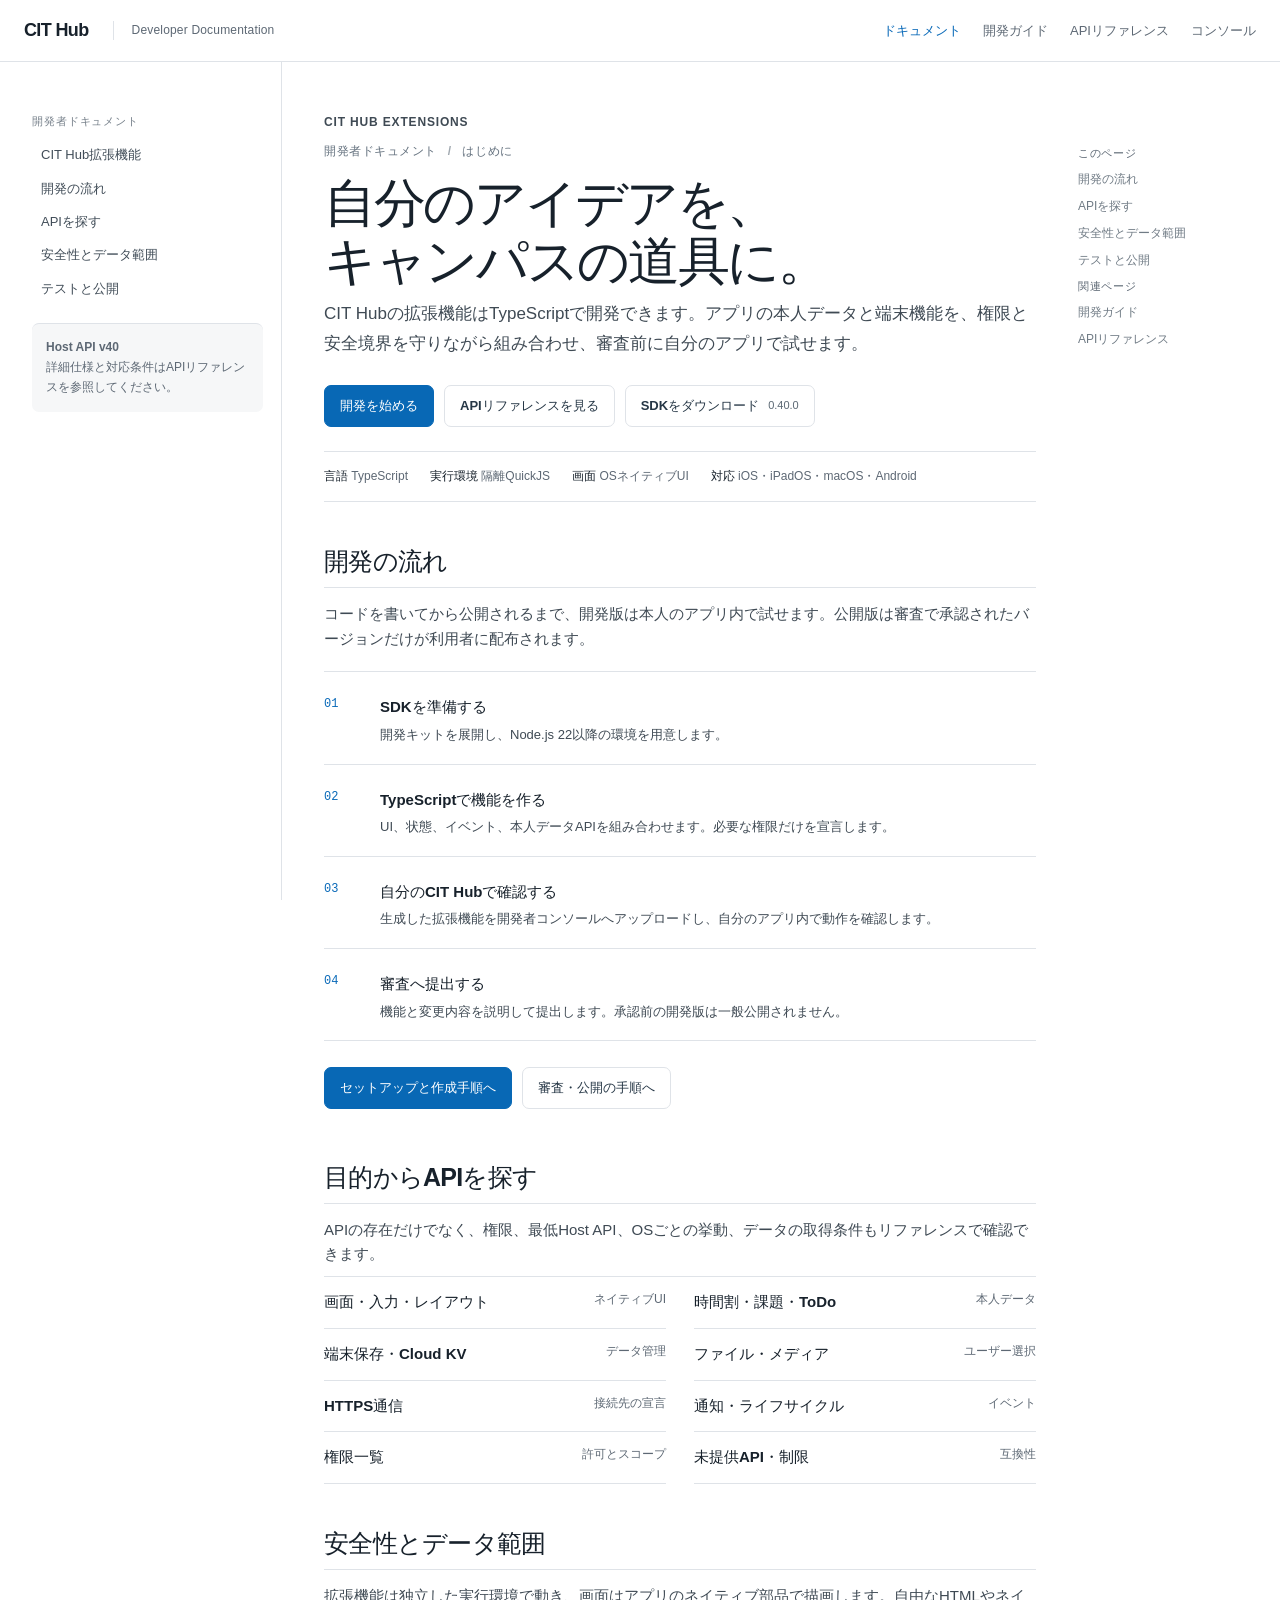
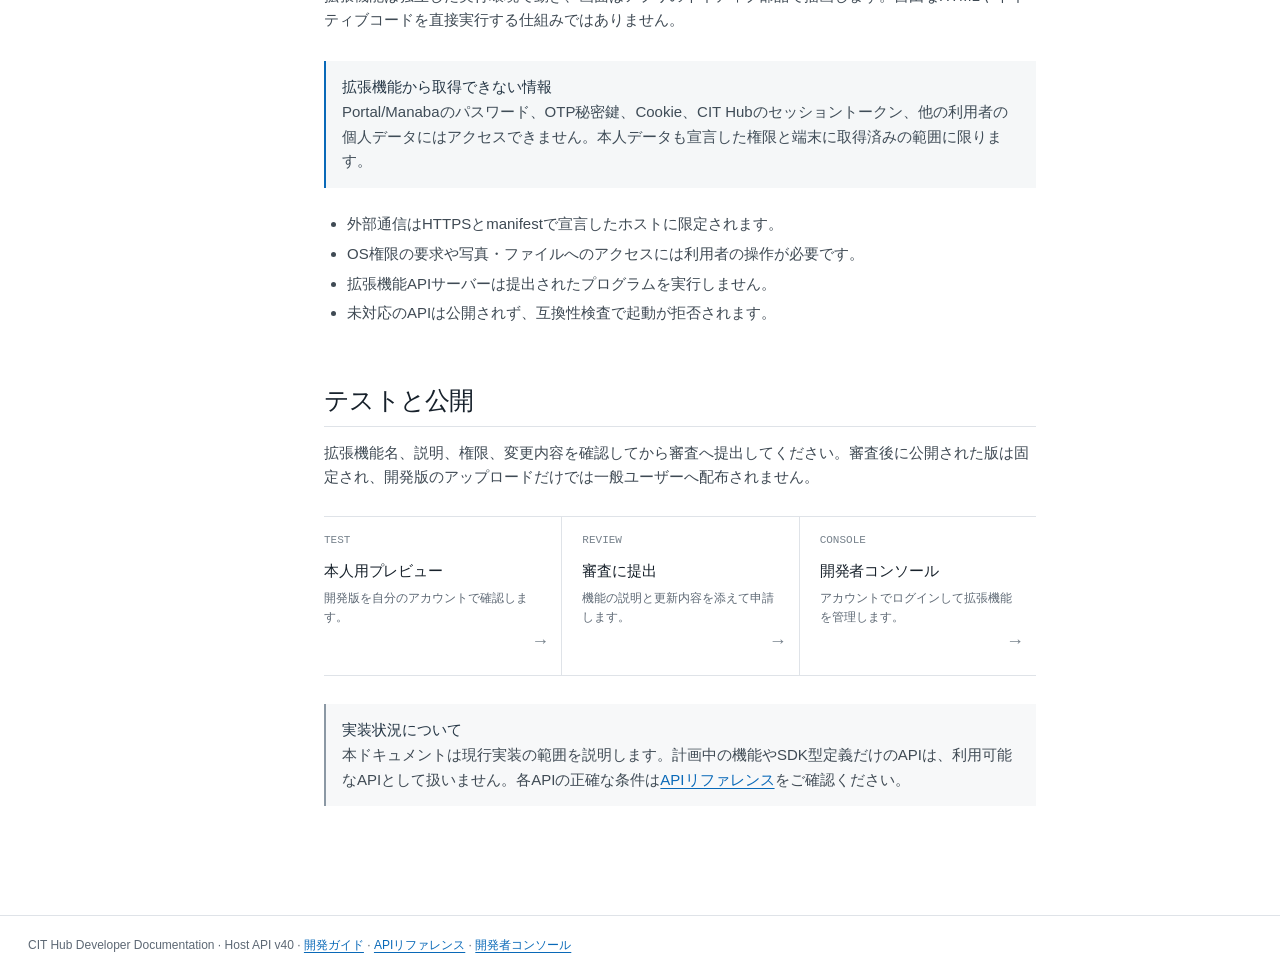
==== developer-docs/index.html @ 4e557932 "Publish extension developer API docs" ====
<!doctype html>
<html lang="ja">
<head>
  <meta charset="utf-8">
  <meta name="viewport" content="width=device-width, initial-scale=1">
  <meta name="theme-color" content="#ffffff">
  <title>CIT Hub 開発者ドキュメント</title>
  <meta name="description" content="CIT Hub拡張機能の設計、TypeScript SDK、データAPI、権限、テストと公開手順を確認できます。">
  <link rel="stylesheet" href="assets/api.css?v=20261009-v40">
</head>
<body>
  <header class="topbar">
    <a class="wordmark" href="documentation.html">CIT Hub</a>
    <span class="product">Developer Documentation</span>
    <nav class="toplinks" aria-label="グローバルナビゲーション">
      <a href="documentation.html" aria-current="page">ドキュメント</a>
      <a href="guide.html">開発ガイド</a>
      <a href="api.html">APIリファレンス</a>
      <a href="https://developer.cithub.app/">コンソール</a>
    </nav>
  </header>
  <details class="mobile-nav"><summary>このページの目次</summary><nav class="navgroup" aria-label="ドキュメント目次"><a href="#workflow">開発の流れ</a><a href="#api-map">APIを探す</a><a href="#security">安全性とデータ範囲</a><a href="#release">テストと公開</a></nav></details>
  <div class="layout">
    <aside class="sidebar" aria-label="ドキュメント目次">
      <nav class="navgroup"><h2>開発者ドキュメント</h2>
        <a href="#start">CIT Hub拡張機能</a><a href="#workflow">開発の流れ</a>
        <a href="#api-map">APIを探す</a><a href="#security">安全性とデータ範囲</a>
        <a href="#release">テストと公開</a>
      </nav>
      <div class="compat"><strong>Host API v40</strong><br>詳細仕様と対応条件はAPIリファレンスを参照してください。</div>
    </aside>
    <main class="content docs-home" id="start">
      <p class="eyebrow">CIT HUB EXTENSIONS</p>
      <p class="doc-kicker">開発者ドキュメント <span>/</span> はじめに</p>
      <h1>自分のアイデアを、<br>キャンパスの道具に。</h1>
      <p class="lead">CIT Hubの拡張機能はTypeScriptで開発できます。アプリの本人データと端末機能を、権限と安全境界を守りながら組み合わせ、審査前に自分のアプリで試せます。</p>
      <div class="doc-actions">
        <a class="doc-button primary" href="guide.html">開発を始める</a>
        <a class="doc-button" href="api.html">APIリファレンスを見る</a>
        <a class="doc-button quiet" href="assets/cithub-extension-kit.zip?v=21" download>SDKをダウンロード <span>0.40.0</span></a>
      </div>
      <div class="meta"><span><strong>言語</strong> TypeScript</span><span><strong>実行環境</strong> 隔離QuickJS</span><span><strong>画面</strong> OSネイティブUI</span><span><strong>対応</strong> iOS・iPadOS・macOS・Android</span></div>

      <section id="workflow" data-title="開発の流れ" data-group="開始する">
        <h2>開発の流れ</h2>
        <p>コードを書いてから公開されるまで、開発版は本人のアプリ内で試せます。公開版は審査で承認されたバージョンだけが利用者に配布されます。</p>
        <ol class="step-list">
          <li><span class="step-number">01</span><div><strong>SDKを準備する</strong><p>開発キットを展開し、Node.js 22以降の環境を用意します。</p></div></li>
          <li><span class="step-number">02</span><div><strong>TypeScriptで機能を作る</strong><p>UI、状態、イベント、本人データAPIを組み合わせます。必要な権限だけを宣言します。</p></div></li>
          <li><span class="step-number">03</span><div><strong>自分のCIT Hubで確認する</strong><p>生成した拡張機能を開発者コンソールへアップロードし、自分のアプリ内で動作を確認します。</p></div></li>
          <li><span class="step-number">04</span><div><strong>審査へ提出する</strong><p>機能と変更内容を説明して提出します。承認前の開発版は一般公開されません。</p></div></li>
        </ol>
        <p class="doc-actions"><a class="doc-button primary" href="guide.html#start">セットアップと作成手順へ</a><a class="doc-button" href="guide.html#publish">審査・公開の手順へ</a></p>
      </section>

      <section id="api-map" data-title="APIを探す" data-group="リファレンス">
        <h2>目的からAPIを探す</h2>
        <p>APIの存在だけでなく、権限、最低Host API、OSごとの挙動、データの取得条件もリファレンスで確認できます。</p>
        <div class="api-index">
          <a href="api.html#ui"><strong>画面・入力・レイアウト</strong><span>ネイティブUI</span></a>
          <a href="api.html#campus-data"><strong>時間割・課題・ToDo</strong><span>本人データ</span></a>
          <a href="api.html#storage"><strong>端末保存・Cloud KV</strong><span>データ管理</span></a>
          <a href="api.html#files"><strong>ファイル・メディア</strong><span>ユーザー選択</span></a>
          <a href="api.html#network"><strong>HTTPS通信</strong><span>接続先の宣言</span></a>
          <a href="api.html#notifications"><strong>通知・ライフサイクル</strong><span>イベント</span></a>
          <a href="api.html#permission-index"><strong>権限一覧</strong><span>許可とスコープ</span></a>
          <a href="api.html#not-available"><strong>未提供API・制限</strong><span>互換性</span></a>
        </div>
      </section>

      <section id="security" data-title="安全性とデータ範囲" data-group="設計">
        <h2>安全性とデータ範囲</h2>
        <p>拡張機能は独立した実行環境で動き、画面はアプリのネイティブ部品で描画します。自由なHTMLやネイティブコードを直接実行する仕組みではありません。</p>
        <div class="callout"><strong>拡張機能から取得できない情報</strong><br>Portal/Manabaのパスワード、OTP秘密鍵、Cookie、CIT Hubのセッショントークン、他の利用者の個人データにはアクセスできません。本人データも宣言した権限と端末に取得済みの範囲に限ります。</div>
        <ul>
          <li>外部通信はHTTPSとmanifestで宣言したホストに限定されます。</li>
          <li>OS権限の要求や写真・ファイルへのアクセスには利用者の操作が必要です。</li>
          <li>拡張機能APIサーバーは提出されたプログラムを実行しません。</li>
          <li>未対応のAPIは公開されず、互換性検査で起動が拒否されます。</li>
        </ul>
      </section>

      <section id="release" data-title="テストと公開" data-group="配布">
        <h2>テストと公開</h2>
        <p>拡張機能名、説明、権限、変更内容を確認してから審査へ提出してください。審査後に公開された版は固定され、開発版のアップロードだけでは一般ユーザーへ配布されません。</p>
        <div class="doc-intro-grid">
          <a class="doc-intro-card" href="guide.html#test"><span class="card-index">TEST</span><strong>本人用プレビュー</strong><span>開発版を自分のアカウントで確認します。</span><span class="card-arrow" aria-hidden="true">→</span></a>
          <a class="doc-intro-card" href="guide.html#publish"><span class="card-index">REVIEW</span><strong>審査に提出</strong><span>機能の説明と更新内容を添えて申請します。</span><span class="card-arrow" aria-hidden="true">→</span></a>
          <a class="doc-intro-card" href="https://developer.cithub.app/"><span class="card-index">CONSOLE</span><strong>開発者コンソール</strong><span>アカウントでログインして拡張機能を管理します。</span><span class="card-arrow" aria-hidden="true">→</span></a>
        </div>
      </section>
      <p class="callout subtle"><strong>実装状況について</strong><br>本ドキュメントは現行実装の範囲を説明します。計画中の機能やSDK型定義だけのAPIは、利用可能なAPIとして扱いません。各APIの正確な条件は<a href="api.html">APIリファレンス</a>をご確認ください。</p>
    </main>
    <aside class="toc-right"><strong>このページ</strong><a href="#workflow">開発の流れ</a><a href="#api-map">APIを探す</a><a href="#security">安全性とデータ範囲</a><a href="#release">テストと公開</a><strong class="related-label">関連ページ</strong><a href="guide.html">開発ガイド</a><a href="api.html">APIリファレンス</a></aside>
  </div>
  <footer class="footer">CIT Hub Developer Documentation · Host API v40 · <a href="guide.html">開発ガイド</a> · <a href="api.html">APIリファレンス</a> · <a href="https://developer.cithub.app/">開発者コンソール</a></footer>
</body>
</html>
---- developer-docs/assets/api.css ----
:root{color-scheme:light;--ink:#17212b;--muted:#5d6874;--line:#d9dee4;--paper:#fff;--wash:#f5f7f9;--blue:#075fba;--blue-wash:#eaf3fb;--code:#f3f5f7;font-family:-apple-system,BlinkMacSystemFont,"Segoe UI",sans-serif;font-synthesis:none;text-rendering:optimizeLegibility}
*{box-sizing:border-box}html{scroll-behavior:smooth;scroll-padding-top:86px}body{margin:0;background:var(--paper);color:var(--ink);font-size:15px;line-height:1.65}a{color:var(--blue);text-underline-offset:3px}button,input{font:inherit}.topbar{height:58px;position:sticky;top:0;z-index:10;display:flex;align-items:center;gap:22px;padding:0 28px;background:rgba(255,255,255,.96);border-bottom:1px solid var(--line);backdrop-filter:blur(14px)}.wordmark{font-size:17px;font-weight:700;letter-spacing:-.025em;color:var(--ink);text-decoration:none}.topbar .product{font-size:13px;color:var(--muted);border-left:1px solid var(--line);padding-left:18px}.toplinks{margin-left:auto;display:flex;gap:22px;font-size:13px}.toplinks a{color:var(--muted);text-decoration:none}.toplinks a:hover{color:var(--blue)}.layout{max-width:1440px;margin:0 auto;display:grid;grid-template-columns:258px minmax(0,780px) 190px;gap:44px;padding:0 30px}.sidebar{align-self:start;position:sticky;top:58px;height:calc(100vh - 58px);overflow:auto;padding:32px 18px 30px 0;border-right:1px solid var(--line)}.search{width:100%;height:38px;padding:0 11px;border:1px solid var(--line);border-radius:7px;background:#fff;color:var(--ink);outline:none}.search:focus{border-color:var(--blue);box-shadow:0 0 0 3px #075fba20}.navgroup{margin-top:24px}.navgroup h2{margin:0 0 8px;color:#77818b;font-size:11px;font-weight:700;letter-spacing:.08em;text-transform:uppercase}.navgroup a{display:block;padding:5px 9px;border-radius:5px;color:#414d58;font-size:13px;text-decoration:none}.navgroup a:hover,.navgroup a.active{background:var(--blue-wash);color:var(--blue)}.content{min-width:0;padding:52px 0 100px}.eyebrow{margin:0 0 8px;color:var(--blue);font-size:12px;font-weight:700;letter-spacing:.07em;text-transform:uppercase}.content h1{margin:0;font-size:38px;line-height:1.17;letter-spacing:-.035em;font-weight:700}.lead{max-width:680px;margin:16px 0 26px;color:var(--muted);font-size:17px;line-height:1.6}.meta{display:flex;flex-wrap:wrap;gap:9px 18px;padding:14px 0;border-top:1px solid var(--line);border-bottom:1px solid var(--line);color:var(--muted);font-size:12px}.meta strong{color:var(--ink);font-weight:600}.callout{margin:24px 0;padding:14px 16px;border-left:3px solid var(--blue);background:var(--wash);color:#3f4c57}.content section{padding-top:40px;scroll-margin-top:70px}.content h2{margin:0 0 14px;padding-bottom:9px;border-bottom:1px solid var(--line);font-size:24px;line-height:1.3;letter-spacing:-.025em}.content h3{margin:26px 0 7px;font-size:17px;line-height:1.4}.content p{margin:9px 0;color:#3f4a54}.content ul,.content ol{padding-left:23px;color:#3f4a54}.content li{margin:5px 0}.codebox{position:relative;margin:12px 0 18px;border:1px solid var(--line);border-radius:7px;background:var(--code);overflow:hidden}.codebox pre{margin:0;padding:18px 54px 18px 18px;overflow:auto;color:#202a33;font:13px/1.55 ui-monospace,SFMono-Regular,Menlo,monospace;tab-size:2}.copy{position:absolute;right:8px;top:8px;padding:5px 9px;border:1px solid var(--line);border-radius:5px;background:#fff;color:#42505c;font-size:12px;cursor:pointer}.copy:hover{color:var(--blue);border-color:#9abddd}.signature{display:inline-block;margin:4px 0;padding:3px 7px;border:1px solid var(--line);border-radius:4px;background:#fafbfc;color:#243342;font:12px/1.5 ui-monospace,SFMono-Regular,Menlo,monospace;overflow-wrap:anywhere}.tablewrap{overflow-x:auto;margin:14px 0}.content table{width:100%;border-collapse:collapse;font-size:13px}.content th,.content td{padding:9px 11px;border-bottom:1px solid var(--line);text-align:left;vertical-align:top}.content th{color:#53606b;font-weight:650;background:#fafbfc}.toc-right{position:sticky;top:90px;align-self:start;padding-top:54px;font-size:12px}.toc-right strong{display:block;margin-bottom:8px;color:var(--muted);font-size:11px;text-transform:uppercase;letter-spacing:.06em}.toc-right a{display:block;margin:7px 0;color:#707b85;text-decoration:none}.toc-right a:hover{color:var(--blue)}.section[hidden],.navgroup a[hidden]{display:none!important}.compat{margin-top:18px;padding:14px;border-top:1px solid var(--line);background:var(--wash);font-size:12px;color:var(--muted)}.mobile-nav{display:none}.footer{border-top:1px solid var(--line);padding:20px 28px;color:var(--muted);font-size:12px}.notice{color:#785000!important}.kbd{font:12px ui-monospace,monospace;color:#46515c}
@media(max-width:1100px){.layout{grid-template-columns:230px minmax(0,780px);gap:32px}.toc-right{display:none}}
@media(max-width:720px){.topbar{height:54px;padding:0 14px;gap:12px;overflow:hidden}.topbar .product{display:none}.toplinks{gap:14px;font-size:12px;white-space:nowrap;overflow-x:auto;scrollbar-width:none}.toplinks::-webkit-scrollbar{display:none}.layout{display:block;padding:0 18px}.sidebar{display:none}.mobile-nav{display:block;position:sticky;top:54px;z-index:8;padding:9px 0;background:rgba(255,255,255,.96);border-bottom:1px solid var(--line)}.mobile-nav summary{cursor:pointer;color:var(--blue);font-size:13px;font-weight:600}.mobile-nav .navgroup{margin-top:12px}.mobile-nav[open]{max-height:55vh;overflow:auto}.content{padding:33px 0 72px}.content h1{font-size:31px}.lead{font-size:16px}.content section{padding-top:32px}.content h2{font-size:21px}.tablewrap{max-width:100%;overscroll-behavior-x:contain;border-bottom:1px solid var(--line)}.content table{min-width:680px}.content td,.content th{white-space:normal}.codebox pre{max-width:100%;overscroll-behavior-x:contain}.signature,.content p code,.content li code{overflow-wrap:anywhere;word-break:break-word}.footer{padding:18px}.meta{gap:8px 14px}}
@media(prefers-reduced-motion:reduce){html{scroll-behavior:auto}*{transition:none!important}}

/* Documentation actions and keyboard focus */
.doc-actions{display:flex;flex-wrap:wrap;gap:10px;margin:22px 0 20px}.doc-button{display:inline-flex;align-items:center;justify-content:center;gap:9px;min-height:40px;padding:0 15px;border:1px solid var(--line);border-radius:6px;background:#fff;color:#263746;text-decoration:none;font-size:13px;font-weight:600;transition:border-color .16s ease,background .16s ease}.doc-button:hover{border-color:#9abddd;background:#f8fbfe}.doc-button.primary{border-color:#075fba;background:#075fba;color:#fff}.doc-button.primary:hover{background:#064f9b}.doc-button span{font-size:11px;font-weight:500;opacity:.75}.doc-button.quiet{background:transparent}.search-status{min-height:18px;margin:6px 0 0;color:var(--muted);font-size:11px}.toplinks a[aria-current=page]{color:var(--blue);font-weight:650}.copy:focus-visible,.doc-button:focus-visible,.toplinks a:focus-visible,.navgroup a:focus-visible{outline:3px solid #075fba55;outline-offset:2px}
@media(max-width:720px){.doc-actions{display:grid;grid-template-columns:1fr}.doc-button{width:100%;min-height:44px}}

/* API handbook: restrained, reference-first documentation layout */
:root{--blue:#0969b8;--blue-wash:#f0f6fb;--line:#dfe3e8;--wash:#f6f7f8}
.topbar{height:62px;padding-inline:max(24px,calc((100vw - 1380px)/2));gap:24px}
.wordmark{font-size:18px;letter-spacing:-.035em}
.topbar .product{font-size:12px;letter-spacing:.015em}
.layout{max-width:1480px;grid-template-columns:250px minmax(0,820px) 170px;gap:42px;padding-inline:32px}
.sidebar{top:62px;height:calc(100vh - 62px);padding-top:26px}
.content{padding-top:42px}
.doc-kicker{margin:0 0 12px!important;color:#65727f!important;font-size:12px!important;font-weight:600;letter-spacing:.045em}
.doc-kicker span{padding:0 7px;color:#a0a8af}
.content h1{font-size:clamp(36px,4.2vw,52px);line-height:1.12;letter-spacing:-.045em;font-weight:680}
.desktop-break{display:none}
.lead{max-width:690px;margin:18px 0 22px;font-size:17px;line-height:1.75}
.doc-actions{margin:20px 0 24px}
.doc-button{min-height:42px;border-radius:7px}
.doc-button.primary{background:#0868b5;border-color:#0868b5}
.meta{gap:9px 22px;padding:15px 0;font-size:12px}
.doc-intro-grid{display:grid;grid-template-columns:repeat(3,minmax(0,1fr));gap:0;margin:26px 0 4px;border-top:1px solid var(--line);border-bottom:1px solid var(--line)}
.doc-intro-card{position:relative;display:flex;min-height:144px;flex-direction:column;align-items:flex-start;padding:17px 20px 20px 0;color:var(--ink);text-decoration:none}
.doc-intro-card+.doc-intro-card{border-left:1px solid var(--line);padding-left:20px}
.doc-intro-card:hover strong,.api-domain-grid a:hover strong{color:var(--blue)}
.doc-intro-card .card-index,.api-domain-grid a>span{margin-bottom:12px;color:#77828c;font:11px/1.2 ui-monospace,SFMono-Regular,Menlo,monospace}
.doc-intro-card strong{font-size:15px;letter-spacing:-.01em}
.doc-intro-card>span:nth-last-child(2){max-width:210px;margin-top:5px;color:var(--muted);font-size:12px;line-height:1.55}
.doc-intro-card .card-arrow{position:absolute;right:12px;bottom:18px;color:#77828c;font-size:18px;transition:transform .16s ease}
.doc-intro-card:hover .card-arrow{transform:translateX(3px);color:var(--blue)}
.api-domain-grid{display:grid;grid-template-columns:repeat(3,minmax(0,1fr));margin:22px 0 30px;border-top:1px solid var(--line);border-left:1px solid var(--line)}
.api-domain-grid a{display:flex;min-height:116px;flex-direction:column;align-items:flex-start;padding:15px 16px;border-right:1px solid var(--line);border-bottom:1px solid var(--line);color:var(--ink);text-decoration:none}
.api-domain-grid a>span{margin-bottom:10px}
.api-domain-grid strong{font-size:14px;font-weight:650;transition:color .16s ease}
.api-domain-grid small{margin-top:4px;color:var(--muted);font-size:11px;line-height:1.5}
.content section{padding-top:43px}
.content h2{font-size:25px;letter-spacing:-.03em}
.content h3{font-size:17px;letter-spacing:-.012em}
.callout{border-left-width:2px;border-radius:0;background:#f5f7f8}
.callout strong{color:#263746}
.callout.subtle{border-left-color:#8b98a4;background:#f7f8f9}
.status-list{margin:20px 0 25px;border-top:1px solid var(--line)}
.status-list>div{display:grid;grid-template-columns:15px 165px minmax(0,1fr);gap:10px;align-items:baseline;padding:13px 0;border-bottom:1px solid var(--line)}
.status-list strong{font-size:13px}
.status-list p{margin:0;font-size:12px}
.status-mark{font-size:11px}.status-mark.available{color:#21834a}.status-mark.limited{color:#b47913}.status-mark.unavailable{color:#a34b4b}
.codebox{border-radius:8px;border-color:#e1e4e8;background:#f6f7f8}
.codebox pre{font-size:12.5px;line-height:1.7}
.copy{border-radius:6px}
.content th{background:#f6f7f8}
.navgroup a{padding:6px 9px}
.compat{border-radius:7px}
.mobile-nav{top:62px}
@media(max-width:1100px){.layout{grid-template-columns:225px minmax(0,820px);gap:30px;padding-inline:24px}}
@media(max-width:720px){
  .topbar{height:54px;padding:0 14px;gap:12px}
  .mobile-nav{top:54px}
  .layout{padding-inline:18px}
  .content{padding-top:29px}
  .content h1{font-size:36px;line-height:1.16}
  .lead{font-size:15px;line-height:1.7}
  .doc-intro-grid{grid-template-columns:1fr;margin-top:21px}
  .doc-intro-card{min-height:auto;padding:14px 34px 14px 0}
  .doc-intro-card+.doc-intro-card{border-left:0;border-top:1px solid var(--line);padding-left:0}
  .doc-intro-card .card-index{margin-bottom:5px}
  .doc-intro-card>span:nth-last-child(2){max-width:none}
  .doc-intro-card .card-arrow{right:3px;bottom:23px}
  .api-domain-grid{grid-template-columns:repeat(2,minmax(0,1fr))}
  .api-domain-grid a{min-height:112px;padding:13px 12px}
  .status-list>div{grid-template-columns:14px minmax(0,1fr);gap:5px 9px}
  .status-list p{grid-column:2}
  .content section{padding-top:34px}
  .content h2{font-size:22px}
}
@media(prefers-reduced-motion:reduce){.doc-intro-card .card-arrow{transition:none}}

/* Developer documentation landing page */
.docs-home{max-width:980px}.docs-home .lead{max-width:720px}.docs-home .content h2{margin-top:34px}.docs-home .doc-intro-card{min-height:158px}.docs-home .step-list{margin:20px 0 0;padding:0;list-style:none;border-top:1px solid var(--line)}.docs-home .step-list li{display:grid;grid-template-columns:42px minmax(0,1fr);gap:14px;padding:18px 0;border-bottom:1px solid var(--line)}.docs-home .step-number{color:var(--blue);font:12px/1.6 ui-monospace,SFMono-Regular,Menlo,monospace}.docs-home .step-list strong{display:block;color:var(--ink);font-size:15px}.docs-home .step-list p{margin:4px 0 0;font-size:13px}.docs-home .api-index{display:grid;grid-template-columns:repeat(2,minmax(0,1fr));gap:0 28px;border-top:1px solid var(--line)}.docs-home .api-index a{display:flex;justify-content:space-between;gap:12px;padding:13px 0;border-bottom:1px solid var(--line);color:var(--ink);text-decoration:none}.docs-home .api-index a:hover{color:var(--blue)}.docs-home .api-index span{color:var(--muted);font-size:12px}.docs-home .callout{margin-top:28px}.docs-home .doc-actions{margin-top:26px}.docs-home .toc-right .related-label{margin-top:24px}
@media(max-width:640px){.docs-home .api-index{grid-template-columns:1fr}.docs-home .step-list li{grid-template-columns:30px minmax(0,1fr);gap:10px}}
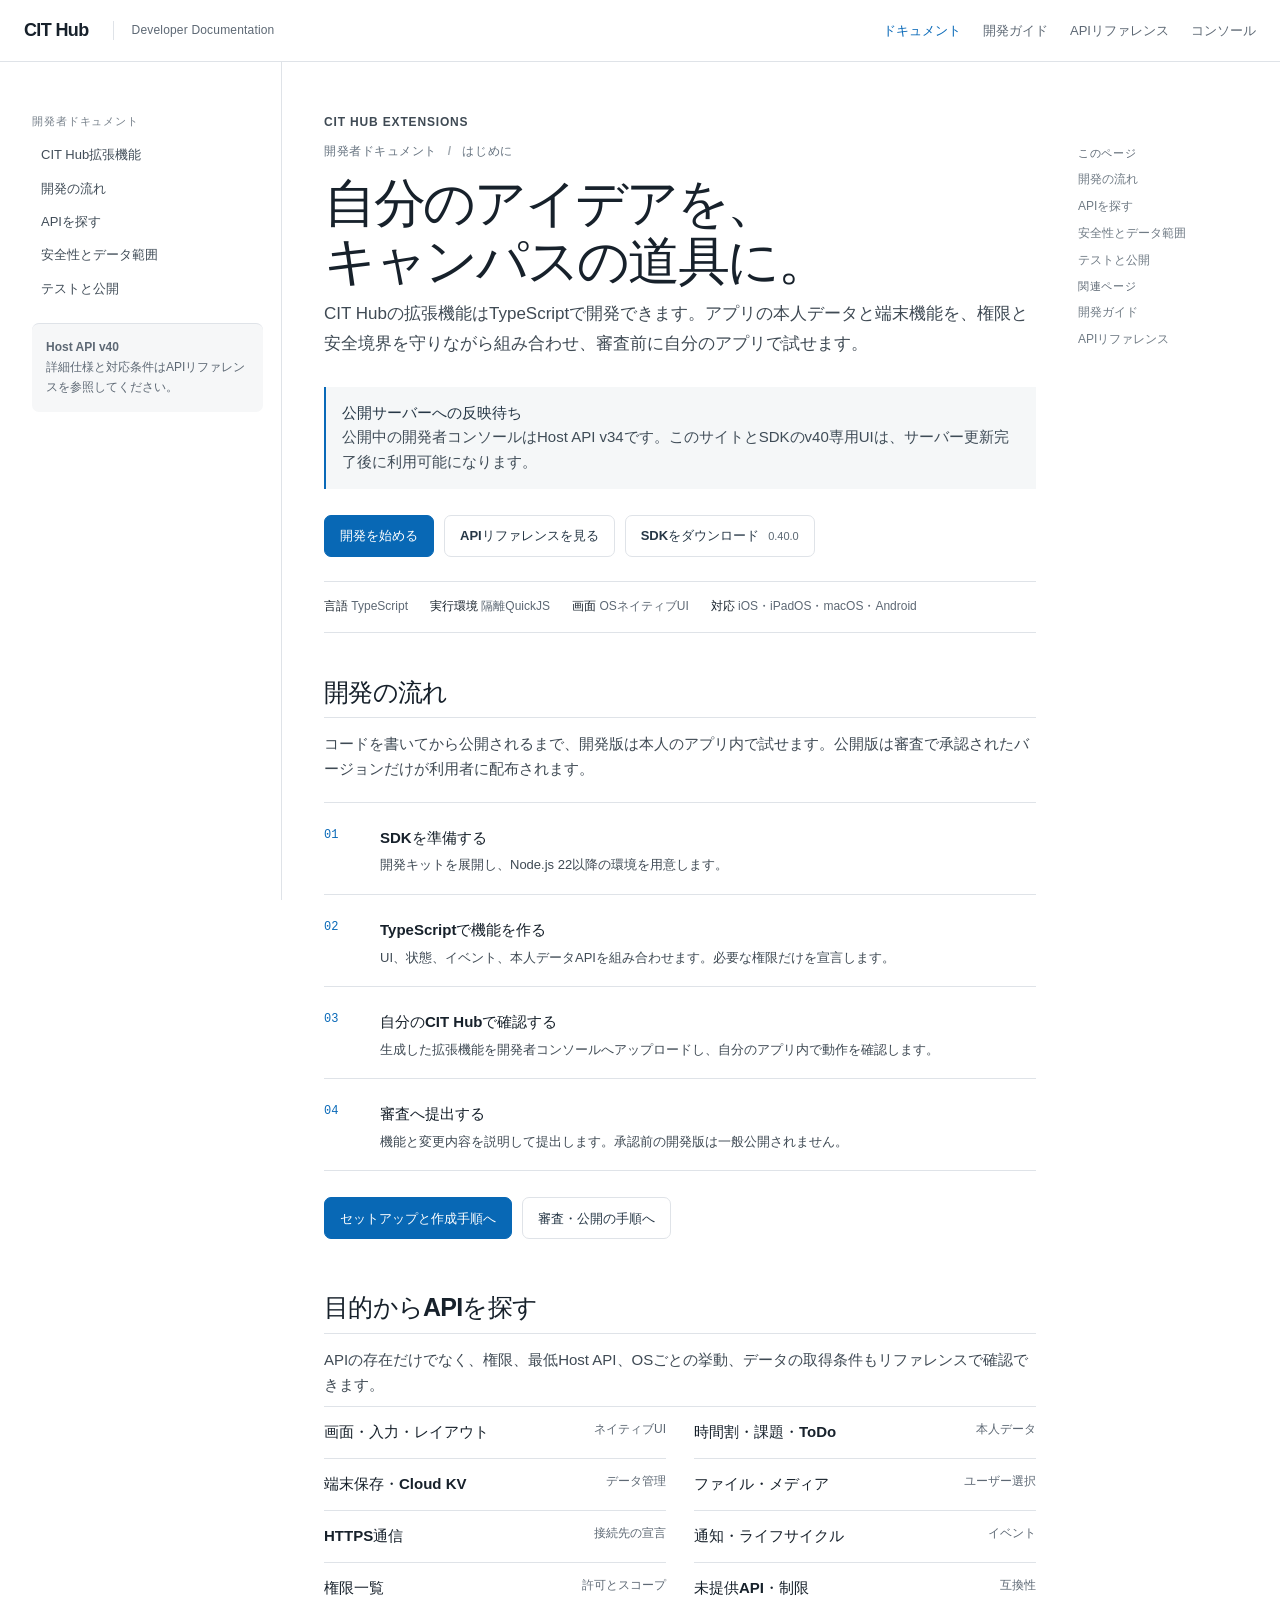
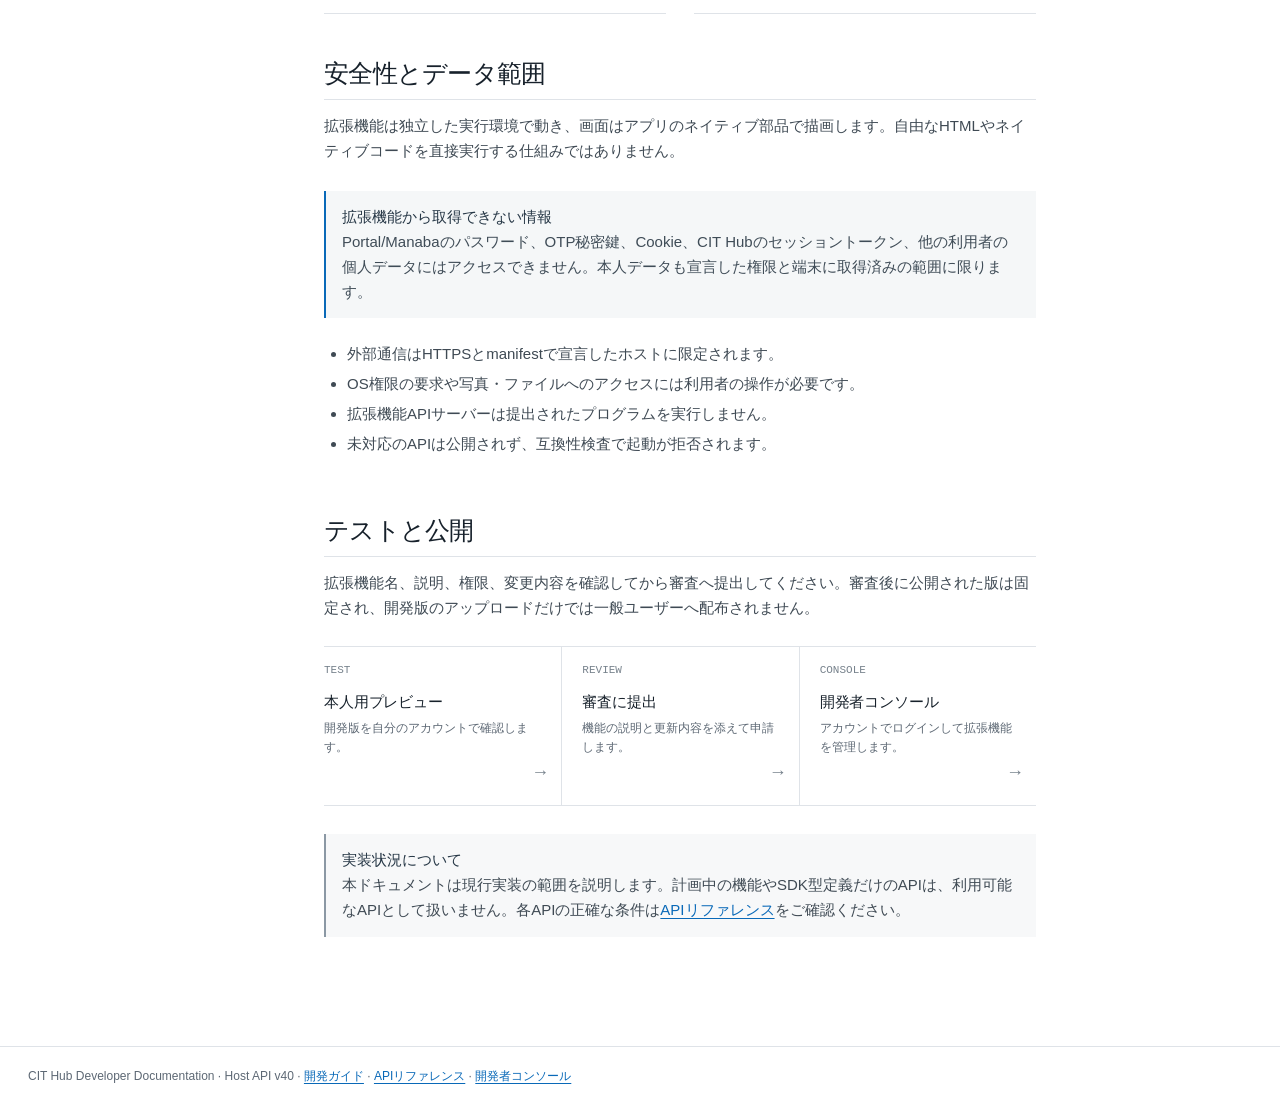
==== commit 788d85f6: "Clarify developer API rollout status" ====
--- a/developer-docs/index.html
+++ b/developer-docs/index.html
@@ -16,7 +16,7 @@
       <a href="documentation.html" aria-current="page">ドキュメント</a>
       <a href="guide.html">開発ガイド</a>
       <a href="api.html">APIリファレンス</a>
-      <a href="https://developer.cithub.app/">コンソール</a>
+      <a href="index.html">コンソール</a>
     </nav>
   </header>
   <details class="mobile-nav"><summary>このページの目次</summary><nav class="navgroup" aria-label="ドキュメント目次"><a href="#workflow">開発の流れ</a><a href="#api-map">APIを探す</a><a href="#security">安全性とデータ範囲</a><a href="#release">テストと公開</a></nav></details>
@@ -34,6 +34,7 @@
       <p class="doc-kicker">開発者ドキュメント <span>/</span> はじめに</p>
       <h1>自分のアイデアを、<br>キャンパスの道具に。</h1>
       <p class="lead">CIT Hubの拡張機能はTypeScriptで開発できます。アプリの本人データと端末機能を、権限と安全境界を守りながら組み合わせ、審査前に自分のアプリで試せます。</p>
+      <div class="callout"><strong>公開サーバーへの反映待ち</strong><br>公開中の開発者コンソールはHost API v34です。このサイトとSDKのv40専用UIは、サーバー更新完了後に利用可能になります。</div>
       <div class="doc-actions">
         <a class="doc-button primary" href="guide.html">開発を始める</a>
         <a class="doc-button" href="api.html">APIリファレンスを見る</a>
@@ -86,13 +87,13 @@
         <div class="doc-intro-grid">
           <a class="doc-intro-card" href="guide.html#test"><span class="card-index">TEST</span><strong>本人用プレビュー</strong><span>開発版を自分のアカウントで確認します。</span><span class="card-arrow" aria-hidden="true">→</span></a>
           <a class="doc-intro-card" href="guide.html#publish"><span class="card-index">REVIEW</span><strong>審査に提出</strong><span>機能の説明と更新内容を添えて申請します。</span><span class="card-arrow" aria-hidden="true">→</span></a>
-          <a class="doc-intro-card" href="https://developer.cithub.app/"><span class="card-index">CONSOLE</span><strong>開発者コンソール</strong><span>アカウントでログインして拡張機能を管理します。</span><span class="card-arrow" aria-hidden="true">→</span></a>
+          <a class="doc-intro-card" href="index.html"><span class="card-index">CONSOLE</span><strong>開発者コンソール</strong><span>アカウントでログインして拡張機能を管理します。</span><span class="card-arrow" aria-hidden="true">→</span></a>
         </div>
       </section>
       <p class="callout subtle"><strong>実装状況について</strong><br>本ドキュメントは現行実装の範囲を説明します。計画中の機能やSDK型定義だけのAPIは、利用可能なAPIとして扱いません。各APIの正確な条件は<a href="api.html">APIリファレンス</a>をご確認ください。</p>
     </main>
     <aside class="toc-right"><strong>このページ</strong><a href="#workflow">開発の流れ</a><a href="#api-map">APIを探す</a><a href="#security">安全性とデータ範囲</a><a href="#release">テストと公開</a><strong class="related-label">関連ページ</strong><a href="guide.html">開発ガイド</a><a href="api.html">APIリファレンス</a></aside>
   </div>
-  <footer class="footer">CIT Hub Developer Documentation · Host API v40 · <a href="guide.html">開発ガイド</a> · <a href="api.html">APIリファレンス</a> · <a href="https://developer.cithub.app/">開発者コンソール</a></footer>
+  <footer class="footer">CIT Hub Developer Documentation · Host API v40 · <a href="guide.html">開発ガイド</a> · <a href="api.html">APIリファレンス</a> · <a href="index.html">開発者コンソール</a></footer>
 </body>
 </html>
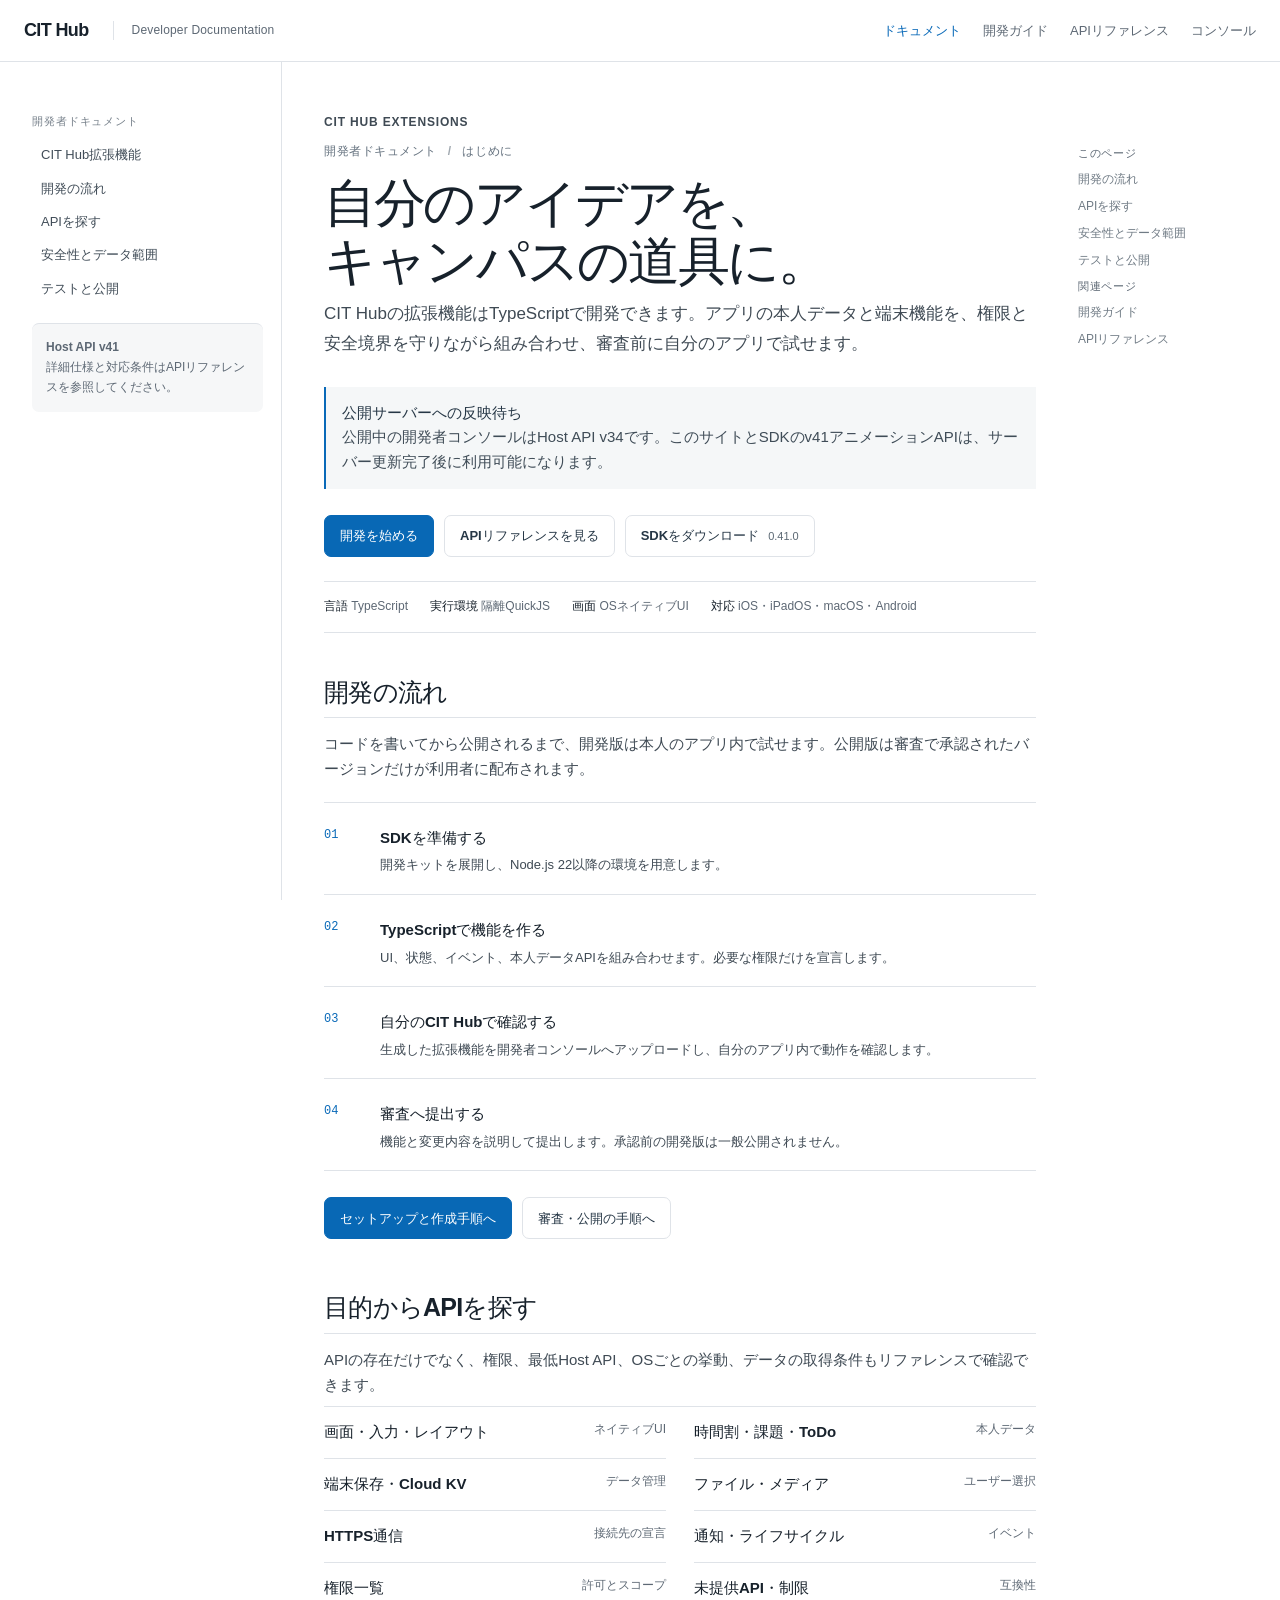
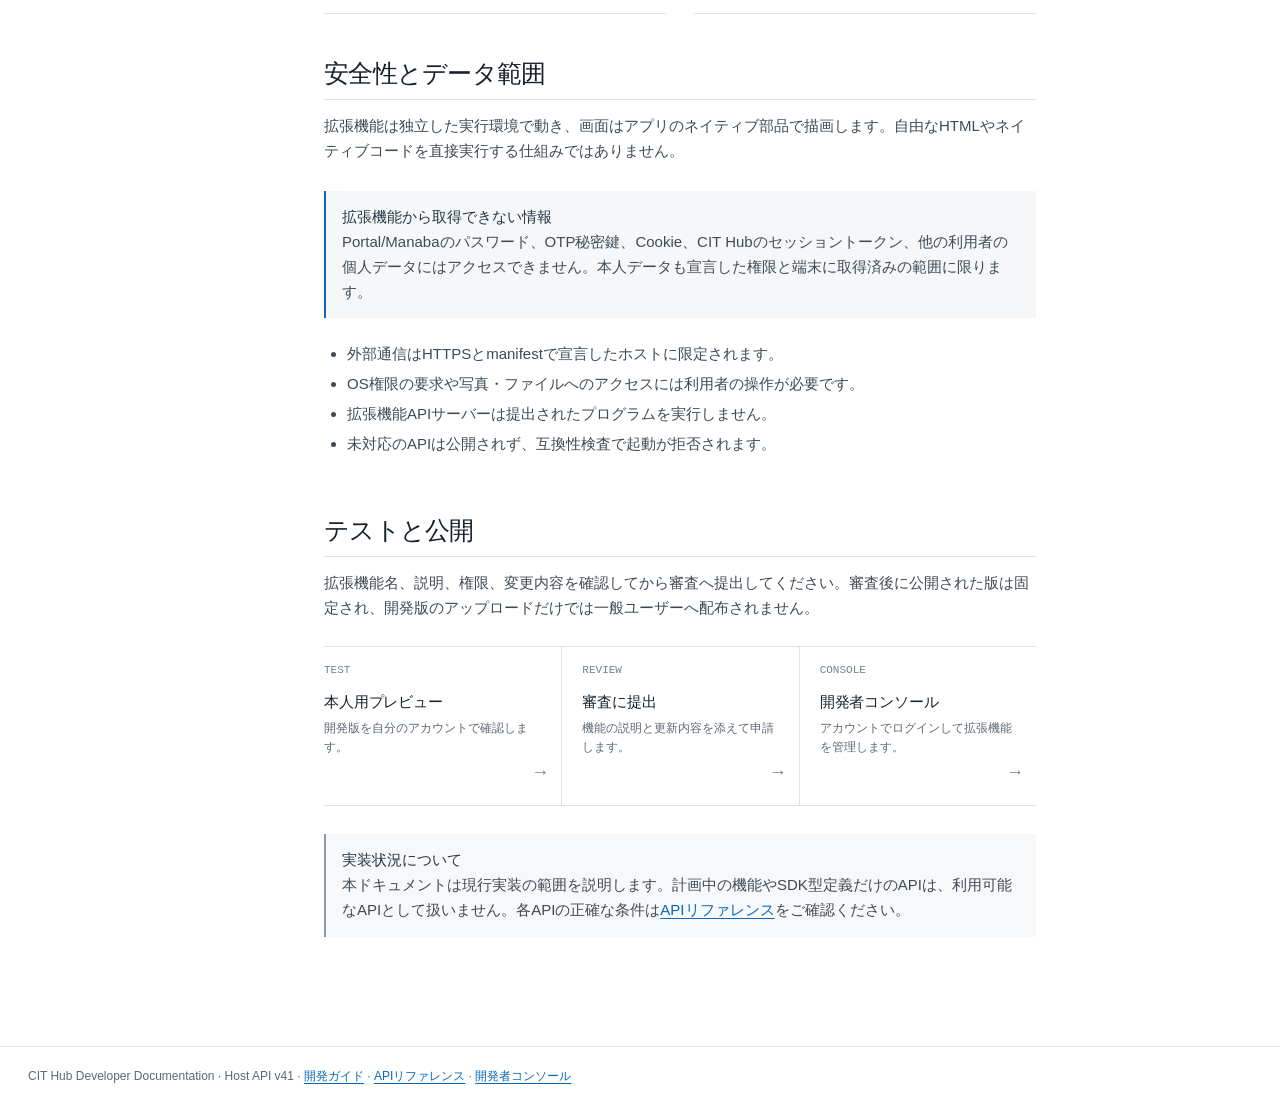
==== commit 4ecdbde1: "Publish extension API v41 developer docs" ====
--- a/developer-docs/index.html
+++ b/developer-docs/index.html
@@ -6,7 +6,7 @@
   <meta name="theme-color" content="#ffffff">
   <title>CIT Hub 開発者ドキュメント</title>
   <meta name="description" content="CIT Hub拡張機能の設計、TypeScript SDK、データAPI、権限、テストと公開手順を確認できます。">
-  <link rel="stylesheet" href="assets/api.css?v=20261009-v40">
+  <link rel="stylesheet" href="assets/api.css?v=20261009-v41">
 </head>
 <body>
   <header class="topbar">
@@ -16,7 +16,7 @@
       <a href="documentation.html" aria-current="page">ドキュメント</a>
       <a href="guide.html">開発ガイド</a>
       <a href="api.html">APIリファレンス</a>
-      <a href="index.html">コンソール</a>
+      <a href="https://developer.cithub.app/">コンソール</a>
     </nav>
   </header>
   <details class="mobile-nav"><summary>このページの目次</summary><nav class="navgroup" aria-label="ドキュメント目次"><a href="#workflow">開発の流れ</a><a href="#api-map">APIを探す</a><a href="#security">安全性とデータ範囲</a><a href="#release">テストと公開</a></nav></details>
@@ -27,18 +27,18 @@
         <a href="#api-map">APIを探す</a><a href="#security">安全性とデータ範囲</a>
         <a href="#release">テストと公開</a>
       </nav>
-      <div class="compat"><strong>Host API v40</strong><br>詳細仕様と対応条件はAPIリファレンスを参照してください。</div>
+      <div class="compat"><strong>Host API v41</strong><br>詳細仕様と対応条件はAPIリファレンスを参照してください。</div>
     </aside>
     <main class="content docs-home" id="start">
       <p class="eyebrow">CIT HUB EXTENSIONS</p>
       <p class="doc-kicker">開発者ドキュメント <span>/</span> はじめに</p>
       <h1>自分のアイデアを、<br>キャンパスの道具に。</h1>
       <p class="lead">CIT Hubの拡張機能はTypeScriptで開発できます。アプリの本人データと端末機能を、権限と安全境界を守りながら組み合わせ、審査前に自分のアプリで試せます。</p>
-      <div class="callout"><strong>公開サーバーへの反映待ち</strong><br>公開中の開発者コンソールはHost API v34です。このサイトとSDKのv40専用UIは、サーバー更新完了後に利用可能になります。</div>
+      <div class="callout"><strong>公開サーバーへの反映待ち</strong><br>公開中の開発者コンソールはHost API v34です。このサイトとSDKのv41アニメーションAPIは、サーバー更新完了後に利用可能になります。</div>
       <div class="doc-actions">
         <a class="doc-button primary" href="guide.html">開発を始める</a>
         <a class="doc-button" href="api.html">APIリファレンスを見る</a>
-        <a class="doc-button quiet" href="assets/cithub-extension-kit.zip?v=21" download>SDKをダウンロード <span>0.40.0</span></a>
+        <a class="doc-button quiet" href="assets/cithub-extension-kit.zip?v=22" download>SDKをダウンロード <span>0.41.0</span></a>
       </div>
       <div class="meta"><span><strong>言語</strong> TypeScript</span><span><strong>実行環境</strong> 隔離QuickJS</span><span><strong>画面</strong> OSネイティブUI</span><span><strong>対応</strong> iOS・iPadOS・macOS・Android</span></div>
 
@@ -87,13 +87,13 @@
         <div class="doc-intro-grid">
           <a class="doc-intro-card" href="guide.html#test"><span class="card-index">TEST</span><strong>本人用プレビュー</strong><span>開発版を自分のアカウントで確認します。</span><span class="card-arrow" aria-hidden="true">→</span></a>
           <a class="doc-intro-card" href="guide.html#publish"><span class="card-index">REVIEW</span><strong>審査に提出</strong><span>機能の説明と更新内容を添えて申請します。</span><span class="card-arrow" aria-hidden="true">→</span></a>
-          <a class="doc-intro-card" href="index.html"><span class="card-index">CONSOLE</span><strong>開発者コンソール</strong><span>アカウントでログインして拡張機能を管理します。</span><span class="card-arrow" aria-hidden="true">→</span></a>
+          <a class="doc-intro-card" href="https://developer.cithub.app/"><span class="card-index">CONSOLE</span><strong>開発者コンソール</strong><span>アカウントでログインして拡張機能を管理します。</span><span class="card-arrow" aria-hidden="true">→</span></a>
         </div>
       </section>
       <p class="callout subtle"><strong>実装状況について</strong><br>本ドキュメントは現行実装の範囲を説明します。計画中の機能やSDK型定義だけのAPIは、利用可能なAPIとして扱いません。各APIの正確な条件は<a href="api.html">APIリファレンス</a>をご確認ください。</p>
     </main>
     <aside class="toc-right"><strong>このページ</strong><a href="#workflow">開発の流れ</a><a href="#api-map">APIを探す</a><a href="#security">安全性とデータ範囲</a><a href="#release">テストと公開</a><strong class="related-label">関連ページ</strong><a href="guide.html">開発ガイド</a><a href="api.html">APIリファレンス</a></aside>
   </div>
-  <footer class="footer">CIT Hub Developer Documentation · Host API v40 · <a href="guide.html">開発ガイド</a> · <a href="api.html">APIリファレンス</a> · <a href="index.html">開発者コンソール</a></footer>
+  <footer class="footer">CIT Hub Developer Documentation · Host API v41 · <a href="guide.html">開発ガイド</a> · <a href="api.html">APIリファレンス</a> · <a href="https://developer.cithub.app/">開発者コンソール</a></footer>
 </body>
 </html>
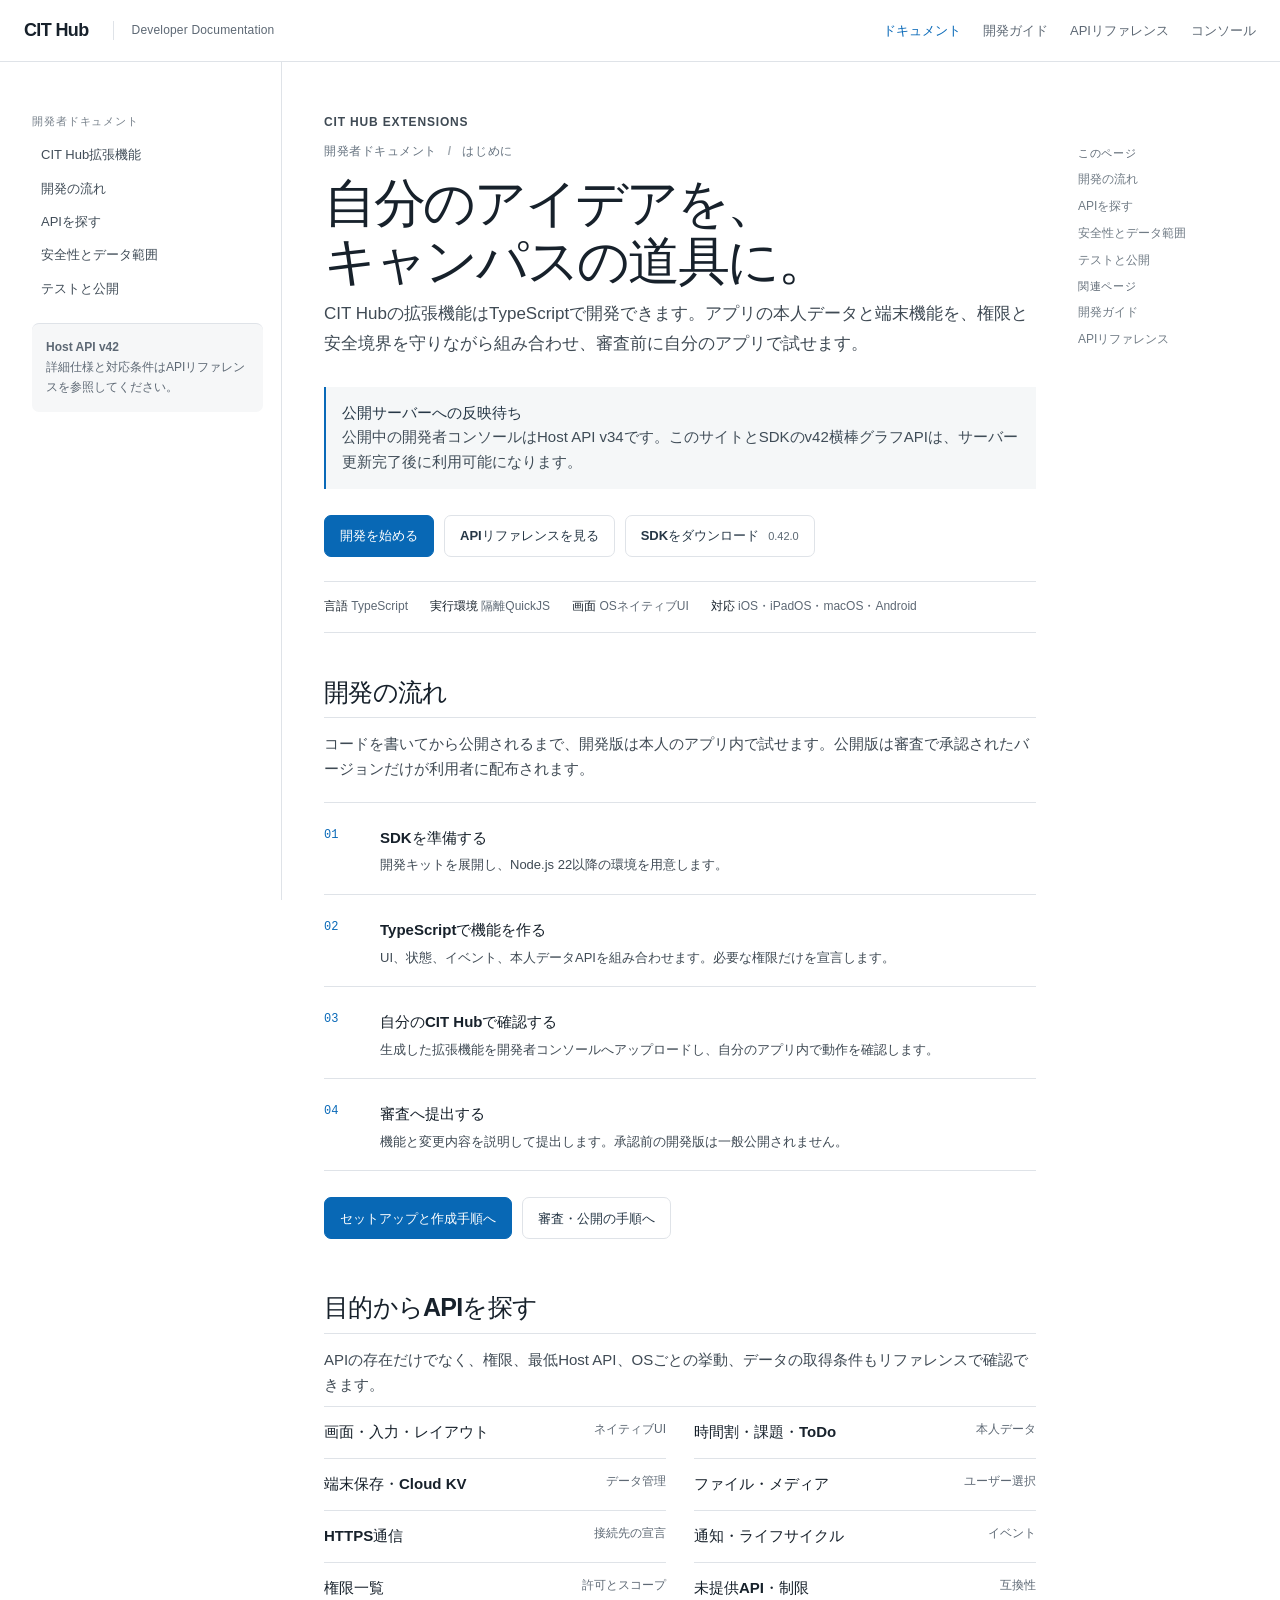
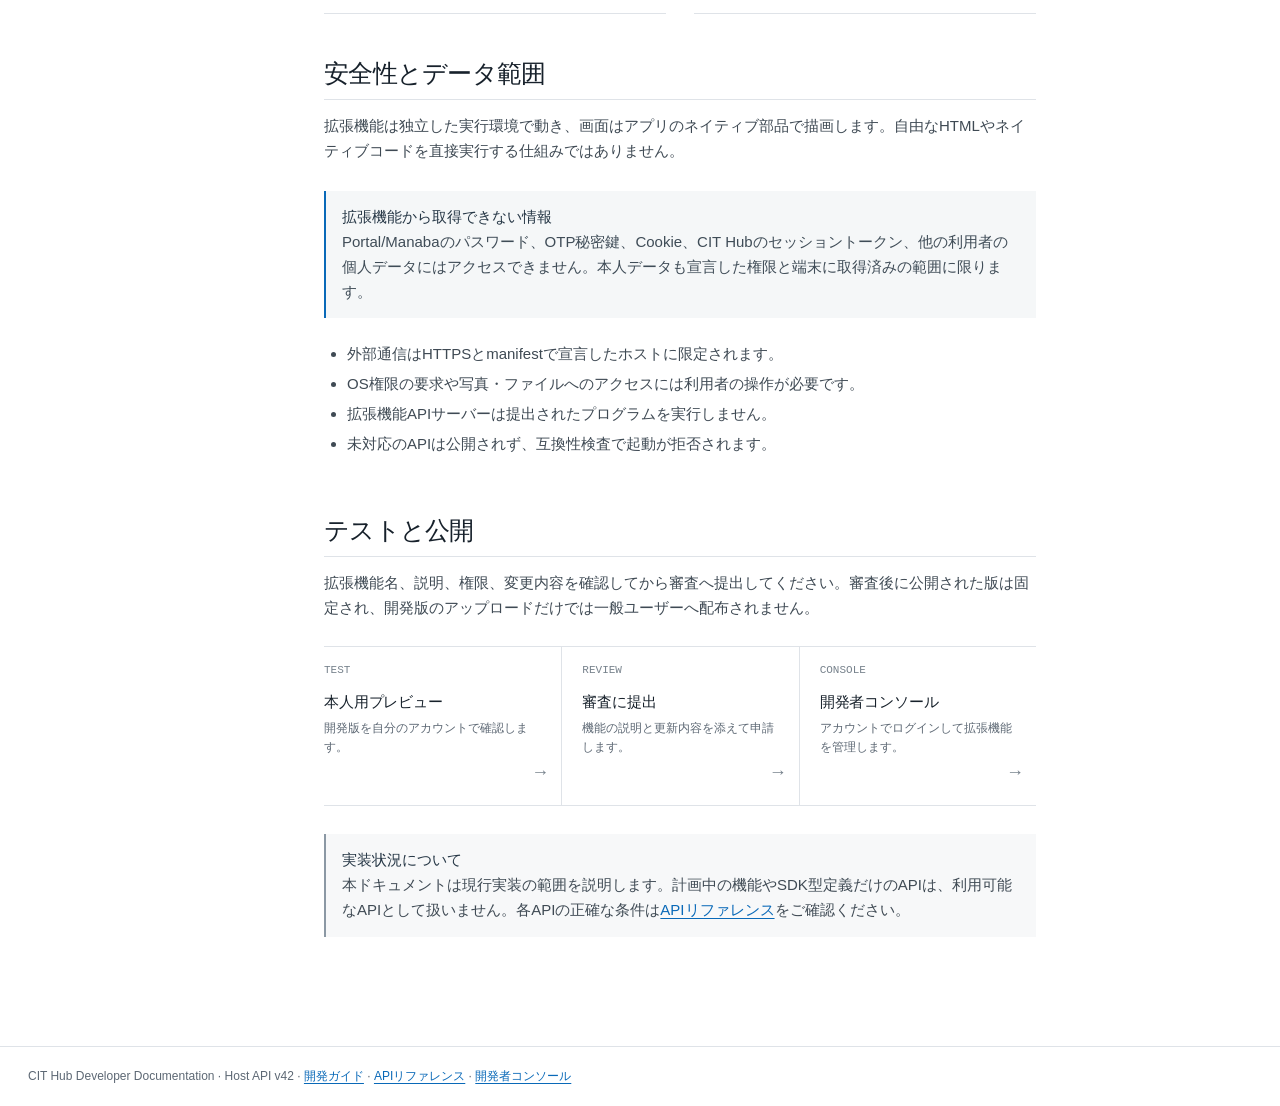
==== commit 499d7dc3: "Publish extension API v42 chart guide" ====
--- a/developer-docs/index.html
+++ b/developer-docs/index.html
@@ -6,7 +6,7 @@
   <meta name="theme-color" content="#ffffff">
   <title>CIT Hub 開発者ドキュメント</title>
   <meta name="description" content="CIT Hub拡張機能の設計、TypeScript SDK、データAPI、権限、テストと公開手順を確認できます。">
-  <link rel="stylesheet" href="assets/api.css?v=20261009-v41">
+  <link rel="stylesheet" href="assets/api.css?v=20261009-v42">
 </head>
 <body>
   <header class="topbar">
@@ -27,18 +27,18 @@
         <a href="#api-map">APIを探す</a><a href="#security">安全性とデータ範囲</a>
         <a href="#release">テストと公開</a>
       </nav>
-      <div class="compat"><strong>Host API v41</strong><br>詳細仕様と対応条件はAPIリファレンスを参照してください。</div>
+      <div class="compat"><strong>Host API v42</strong><br>詳細仕様と対応条件はAPIリファレンスを参照してください。</div>
     </aside>
     <main class="content docs-home" id="start">
       <p class="eyebrow">CIT HUB EXTENSIONS</p>
       <p class="doc-kicker">開発者ドキュメント <span>/</span> はじめに</p>
       <h1>自分のアイデアを、<br>キャンパスの道具に。</h1>
       <p class="lead">CIT Hubの拡張機能はTypeScriptで開発できます。アプリの本人データと端末機能を、権限と安全境界を守りながら組み合わせ、審査前に自分のアプリで試せます。</p>
-      <div class="callout"><strong>公開サーバーへの反映待ち</strong><br>公開中の開発者コンソールはHost API v34です。このサイトとSDKのv41アニメーションAPIは、サーバー更新完了後に利用可能になります。</div>
+      <div class="callout"><strong>公開サーバーへの反映待ち</strong><br>公開中の開発者コンソールはHost API v34です。このサイトとSDKのv42横棒グラフAPIは、サーバー更新完了後に利用可能になります。</div>
       <div class="doc-actions">
         <a class="doc-button primary" href="guide.html">開発を始める</a>
         <a class="doc-button" href="api.html">APIリファレンスを見る</a>
-        <a class="doc-button quiet" href="assets/cithub-extension-kit.zip?v=22" download>SDKをダウンロード <span>0.41.0</span></a>
+        <a class="doc-button quiet" href="assets/cithub-extension-kit.zip?v=42" download>SDKをダウンロード <span>0.42.0</span></a>
       </div>
       <div class="meta"><span><strong>言語</strong> TypeScript</span><span><strong>実行環境</strong> 隔離QuickJS</span><span><strong>画面</strong> OSネイティブUI</span><span><strong>対応</strong> iOS・iPadOS・macOS・Android</span></div>
 
@@ -94,6 +94,6 @@
     </main>
     <aside class="toc-right"><strong>このページ</strong><a href="#workflow">開発の流れ</a><a href="#api-map">APIを探す</a><a href="#security">安全性とデータ範囲</a><a href="#release">テストと公開</a><strong class="related-label">関連ページ</strong><a href="guide.html">開発ガイド</a><a href="api.html">APIリファレンス</a></aside>
   </div>
-  <footer class="footer">CIT Hub Developer Documentation · Host API v41 · <a href="guide.html">開発ガイド</a> · <a href="api.html">APIリファレンス</a> · <a href="https://developer.cithub.app/">開発者コンソール</a></footer>
+  <footer class="footer">CIT Hub Developer Documentation · Host API v42 · <a href="guide.html">開発ガイド</a> · <a href="api.html">APIリファレンス</a> · <a href="https://developer.cithub.app/">開発者コンソール</a></footer>
 </body>
 </html>
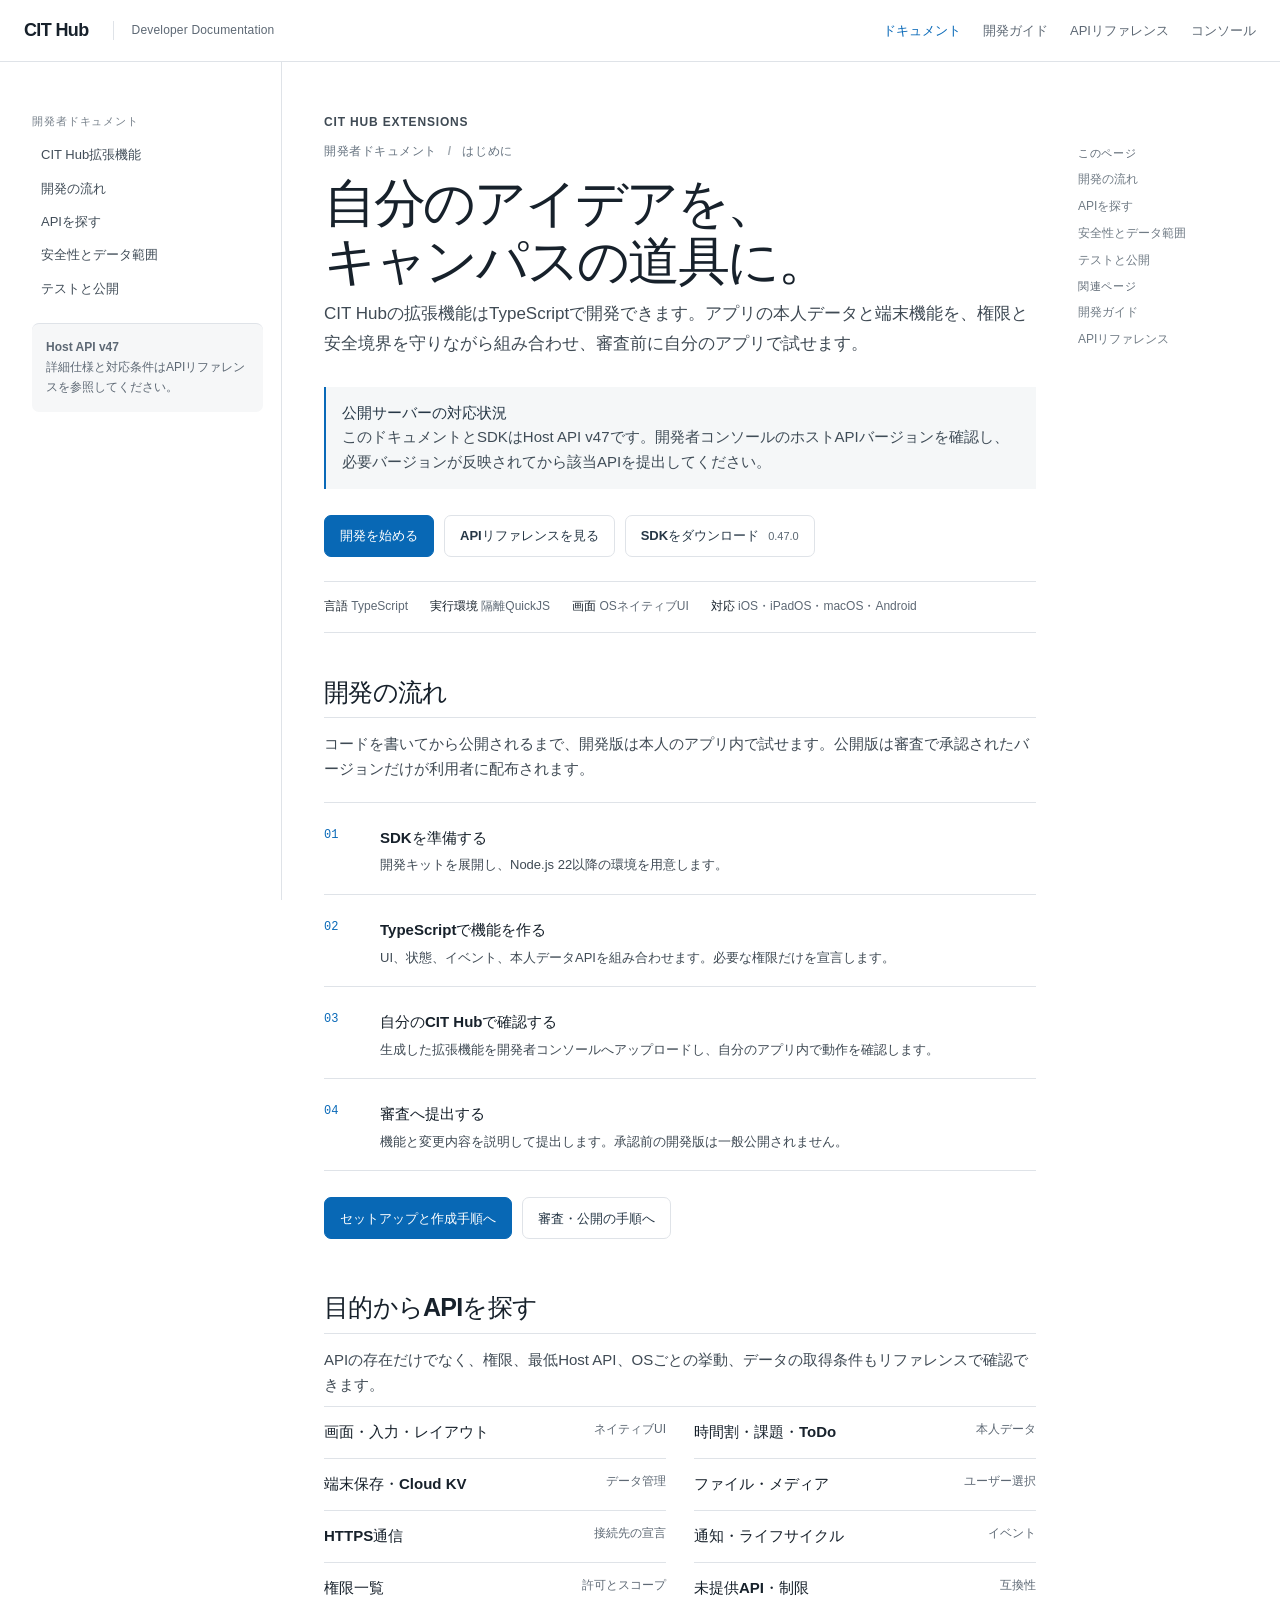
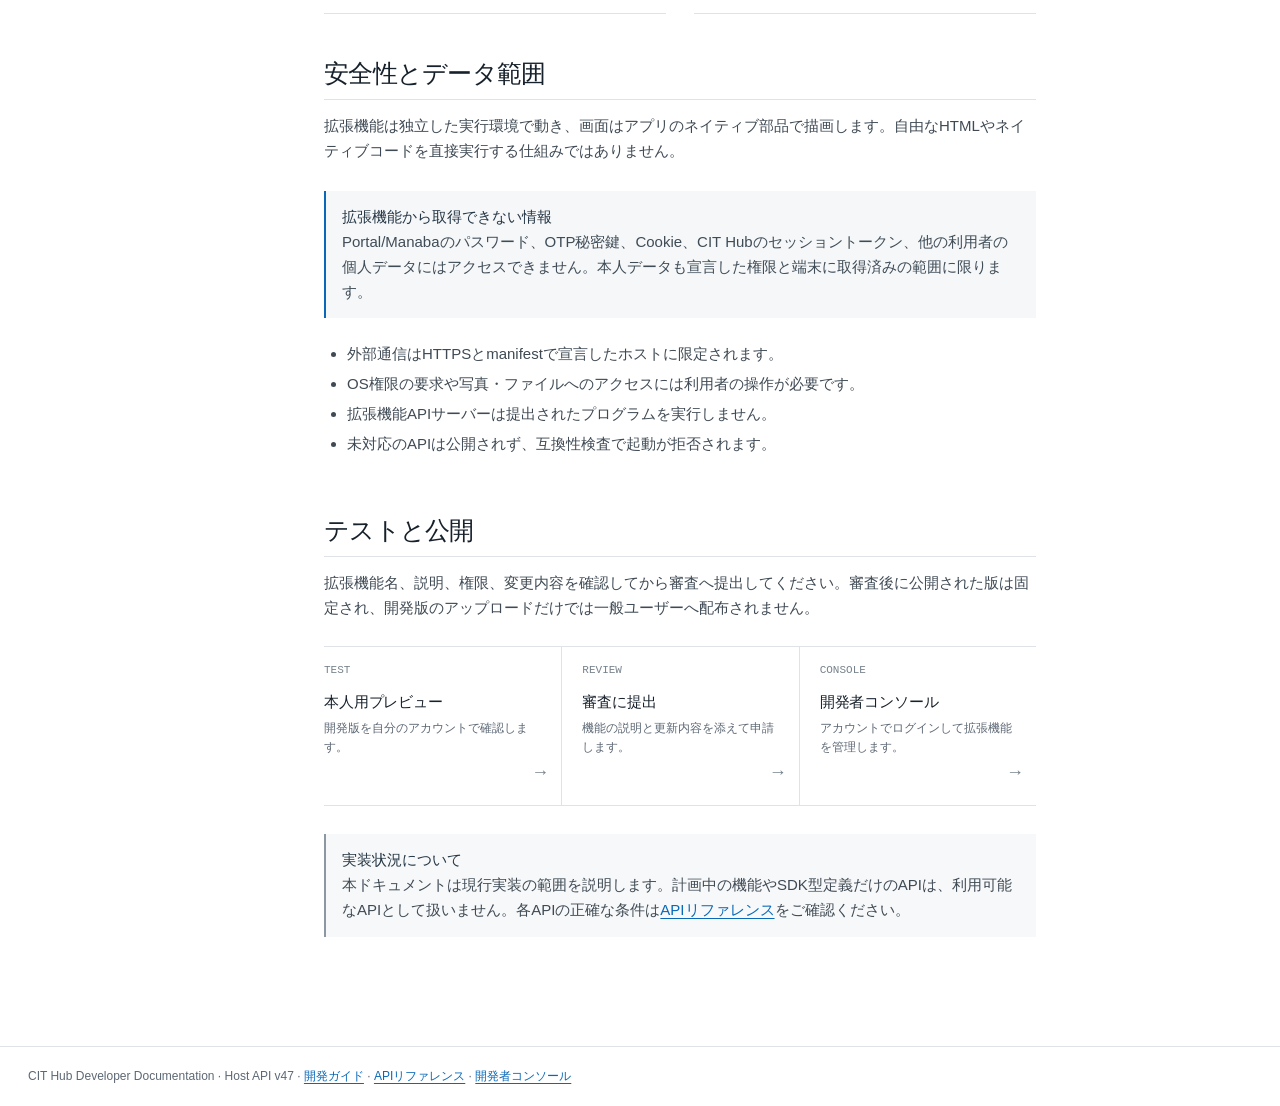
==== commit aaa9966e: "Polish public extension API documentation" ====
--- a/developer-docs/index.html
+++ b/developer-docs/index.html
@@ -6,7 +6,7 @@
   <meta name="theme-color" content="#ffffff">
   <title>CIT Hub 開発者ドキュメント</title>
   <meta name="description" content="CIT Hub拡張機能の設計、TypeScript SDK、データAPI、権限、テストと公開手順を確認できます。">
-  <link rel="stylesheet" href="assets/api.css?v=20261009-v42">
+  <link rel="stylesheet" href="assets/api.css?v=20261010-v47">
 </head>
 <body>
   <header class="topbar">
@@ -27,18 +27,18 @@
         <a href="#api-map">APIを探す</a><a href="#security">安全性とデータ範囲</a>
         <a href="#release">テストと公開</a>
       </nav>
-      <div class="compat"><strong>Host API v42</strong><br>詳細仕様と対応条件はAPIリファレンスを参照してください。</div>
+      <div class="compat"><strong>Host API v47</strong><br>詳細仕様と対応条件はAPIリファレンスを参照してください。</div>
     </aside>
     <main class="content docs-home" id="start">
       <p class="eyebrow">CIT HUB EXTENSIONS</p>
       <p class="doc-kicker">開発者ドキュメント <span>/</span> はじめに</p>
       <h1>自分のアイデアを、<br>キャンパスの道具に。</h1>
       <p class="lead">CIT Hubの拡張機能はTypeScriptで開発できます。アプリの本人データと端末機能を、権限と安全境界を守りながら組み合わせ、審査前に自分のアプリで試せます。</p>
-      <div class="callout"><strong>公開サーバーへの反映待ち</strong><br>公開中の開発者コンソールはHost API v34です。このサイトとSDKのv42横棒グラフAPIは、サーバー更新完了後に利用可能になります。</div>
+      <div class="callout"><strong>公開サーバーの対応状況</strong><br>このドキュメントとSDKはHost API v47です。開発者コンソールのホストAPIバージョンを確認し、必要バージョンが反映されてから該当APIを提出してください。</div>
       <div class="doc-actions">
         <a class="doc-button primary" href="guide.html">開発を始める</a>
         <a class="doc-button" href="api.html">APIリファレンスを見る</a>
-        <a class="doc-button quiet" href="assets/cithub-extension-kit.zip?v=42" download>SDKをダウンロード <span>0.42.0</span></a>
+        <a class="doc-button quiet" href="assets/cithub-extension-kit.zip?v=47" download>SDKをダウンロード <span>0.47.0</span></a>
       </div>
       <div class="meta"><span><strong>言語</strong> TypeScript</span><span><strong>実行環境</strong> 隔離QuickJS</span><span><strong>画面</strong> OSネイティブUI</span><span><strong>対応</strong> iOS・iPadOS・macOS・Android</span></div>
 
@@ -94,6 +94,6 @@
     </main>
     <aside class="toc-right"><strong>このページ</strong><a href="#workflow">開発の流れ</a><a href="#api-map">APIを探す</a><a href="#security">安全性とデータ範囲</a><a href="#release">テストと公開</a><strong class="related-label">関連ページ</strong><a href="guide.html">開発ガイド</a><a href="api.html">APIリファレンス</a></aside>
   </div>
-  <footer class="footer">CIT Hub Developer Documentation · Host API v42 · <a href="guide.html">開発ガイド</a> · <a href="api.html">APIリファレンス</a> · <a href="https://developer.cithub.app/">開発者コンソール</a></footer>
+  <footer class="footer">CIT Hub Developer Documentation · Host API v47 · <a href="guide.html">開発ガイド</a> · <a href="api.html">APIリファレンス</a> · <a href="https://developer.cithub.app/">開発者コンソール</a></footer>
 </body>
 </html>
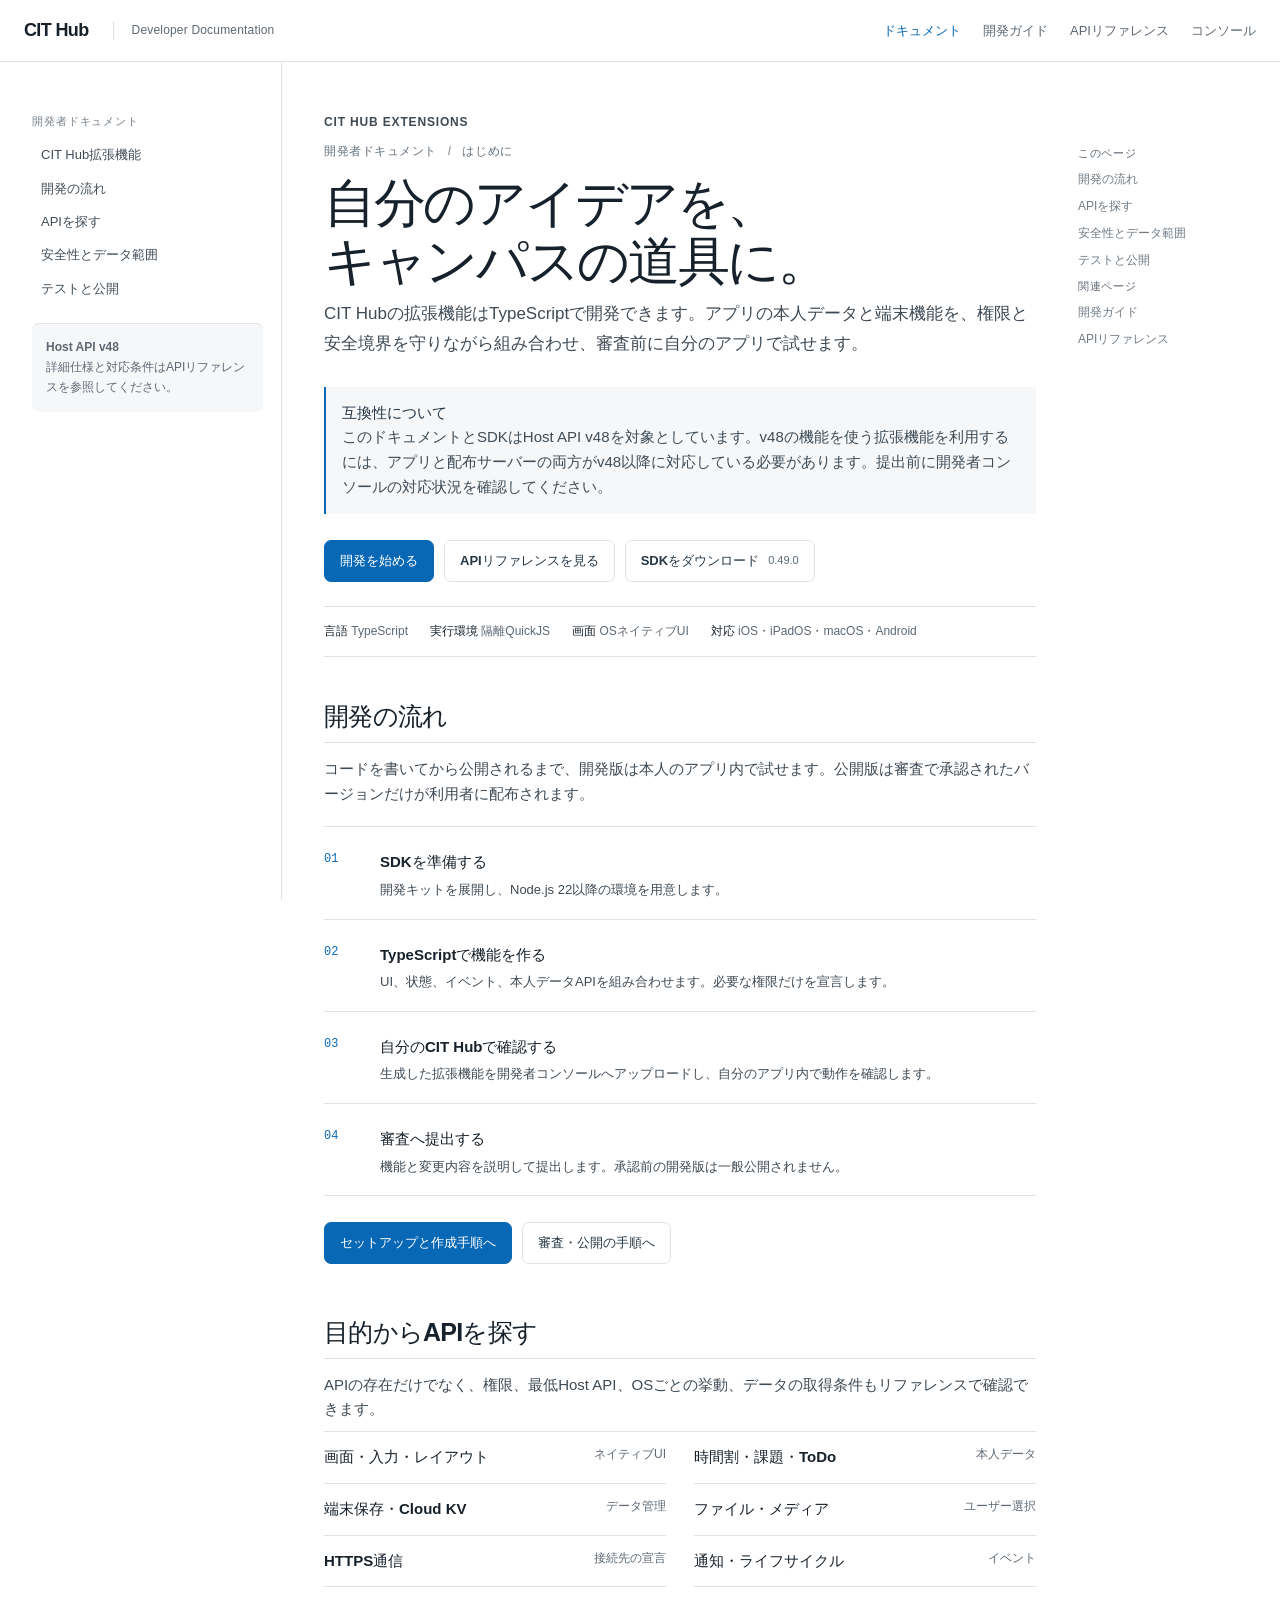
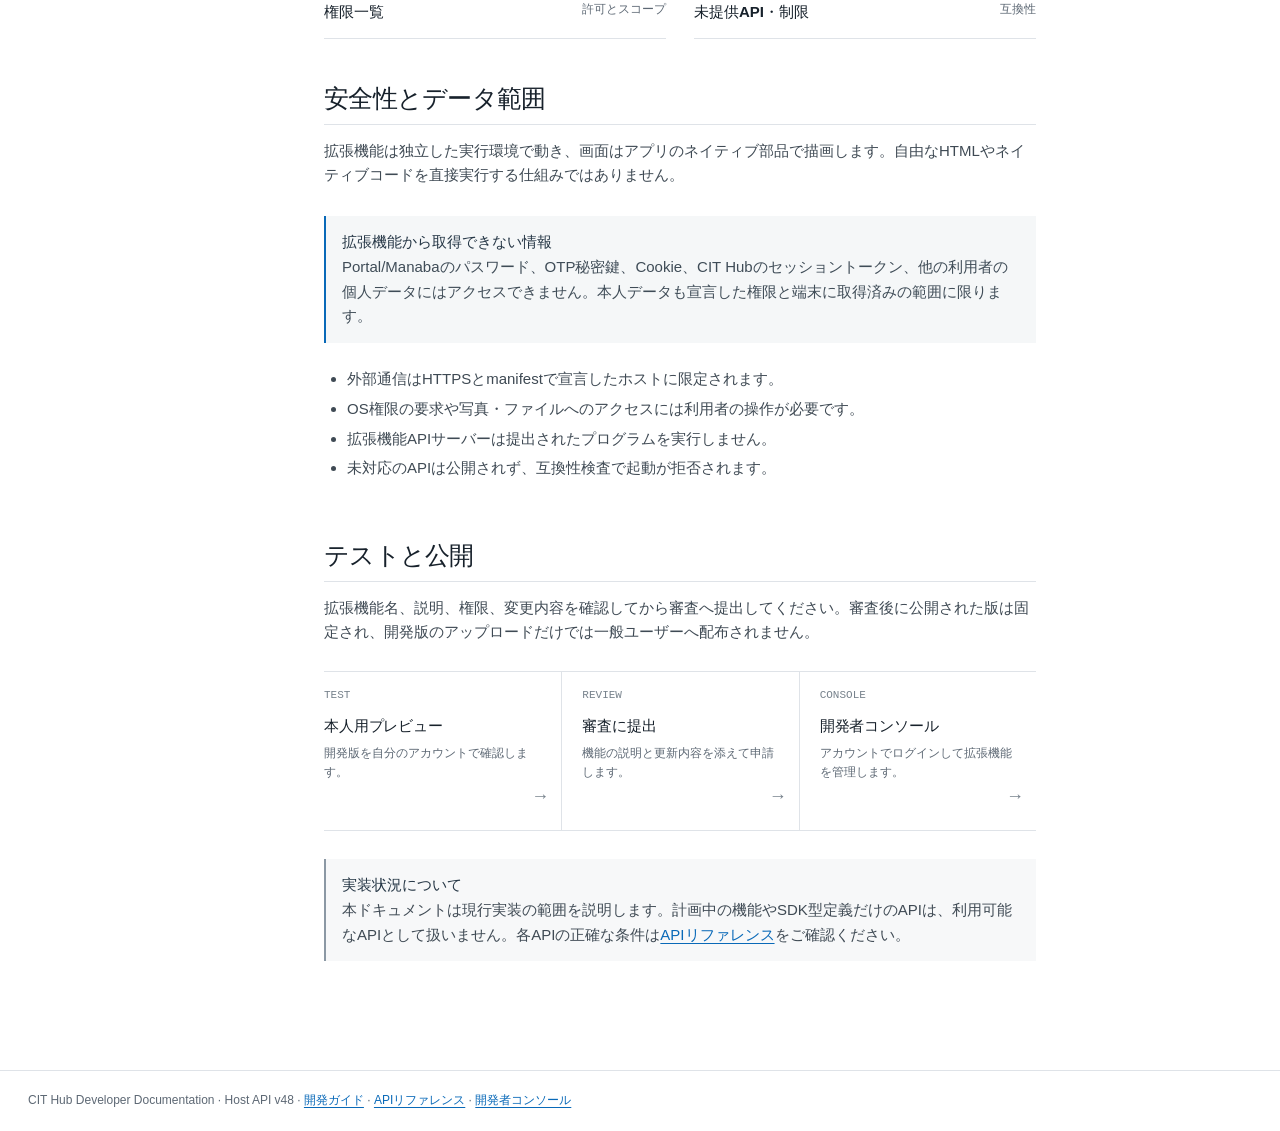
==== commit cce0f90b: "Publish complete extension API reference" ====
--- a/developer-docs/index.html
+++ b/developer-docs/index.html
@@ -6,7 +6,7 @@
   <meta name="theme-color" content="#ffffff">
   <title>CIT Hub 開発者ドキュメント</title>
   <meta name="description" content="CIT Hub拡張機能の設計、TypeScript SDK、データAPI、権限、テストと公開手順を確認できます。">
-  <link rel="stylesheet" href="assets/api.css?v=20261010-v47">
+  <link rel="stylesheet" href="assets/api.css?v=20261010-v48">
 </head>
 <body>
   <header class="topbar">
@@ -27,18 +27,18 @@
         <a href="#api-map">APIを探す</a><a href="#security">安全性とデータ範囲</a>
         <a href="#release">テストと公開</a>
       </nav>
-      <div class="compat"><strong>Host API v47</strong><br>詳細仕様と対応条件はAPIリファレンスを参照してください。</div>
+      <div class="compat"><strong>Host API v48</strong><br>詳細仕様と対応条件はAPIリファレンスを参照してください。</div>
     </aside>
     <main class="content docs-home" id="start">
       <p class="eyebrow">CIT HUB EXTENSIONS</p>
       <p class="doc-kicker">開発者ドキュメント <span>/</span> はじめに</p>
       <h1>自分のアイデアを、<br>キャンパスの道具に。</h1>
       <p class="lead">CIT Hubの拡張機能はTypeScriptで開発できます。アプリの本人データと端末機能を、権限と安全境界を守りながら組み合わせ、審査前に自分のアプリで試せます。</p>
-      <div class="callout"><strong>公開サーバーの対応状況</strong><br>このドキュメントとSDKはHost API v47です。開発者コンソールのホストAPIバージョンを確認し、必要バージョンが反映されてから該当APIを提出してください。</div>
+      <div class="callout"><strong>互換性について</strong><br>このドキュメントとSDKはHost API v48を対象としています。v48の機能を使う拡張機能を利用するには、アプリと配布サーバーの両方がv48以降に対応している必要があります。提出前に開発者コンソールの対応状況を確認してください。</div>
       <div class="doc-actions">
         <a class="doc-button primary" href="guide.html">開発を始める</a>
         <a class="doc-button" href="api.html">APIリファレンスを見る</a>
-        <a class="doc-button quiet" href="assets/cithub-extension-kit.zip?v=47" download>SDKをダウンロード <span>0.47.0</span></a>
+        <a class="doc-button quiet" href="assets/cithub-extension-kit.zip?v=49" download>SDKをダウンロード <span>0.49.0</span></a>
       </div>
       <div class="meta"><span><strong>言語</strong> TypeScript</span><span><strong>実行環境</strong> 隔離QuickJS</span><span><strong>画面</strong> OSネイティブUI</span><span><strong>対応</strong> iOS・iPadOS・macOS・Android</span></div>
 
@@ -94,6 +94,6 @@
     </main>
     <aside class="toc-right"><strong>このページ</strong><a href="#workflow">開発の流れ</a><a href="#api-map">APIを探す</a><a href="#security">安全性とデータ範囲</a><a href="#release">テストと公開</a><strong class="related-label">関連ページ</strong><a href="guide.html">開発ガイド</a><a href="api.html">APIリファレンス</a></aside>
   </div>
-  <footer class="footer">CIT Hub Developer Documentation · Host API v47 · <a href="guide.html">開発ガイド</a> · <a href="api.html">APIリファレンス</a> · <a href="https://developer.cithub.app/">開発者コンソール</a></footer>
+  <footer class="footer">CIT Hub Developer Documentation · Host API v48 · <a href="guide.html">開発ガイド</a> · <a href="api.html">APIリファレンス</a> · <a href="https://developer.cithub.app/">開発者コンソール</a></footer>
 </body>
 </html>
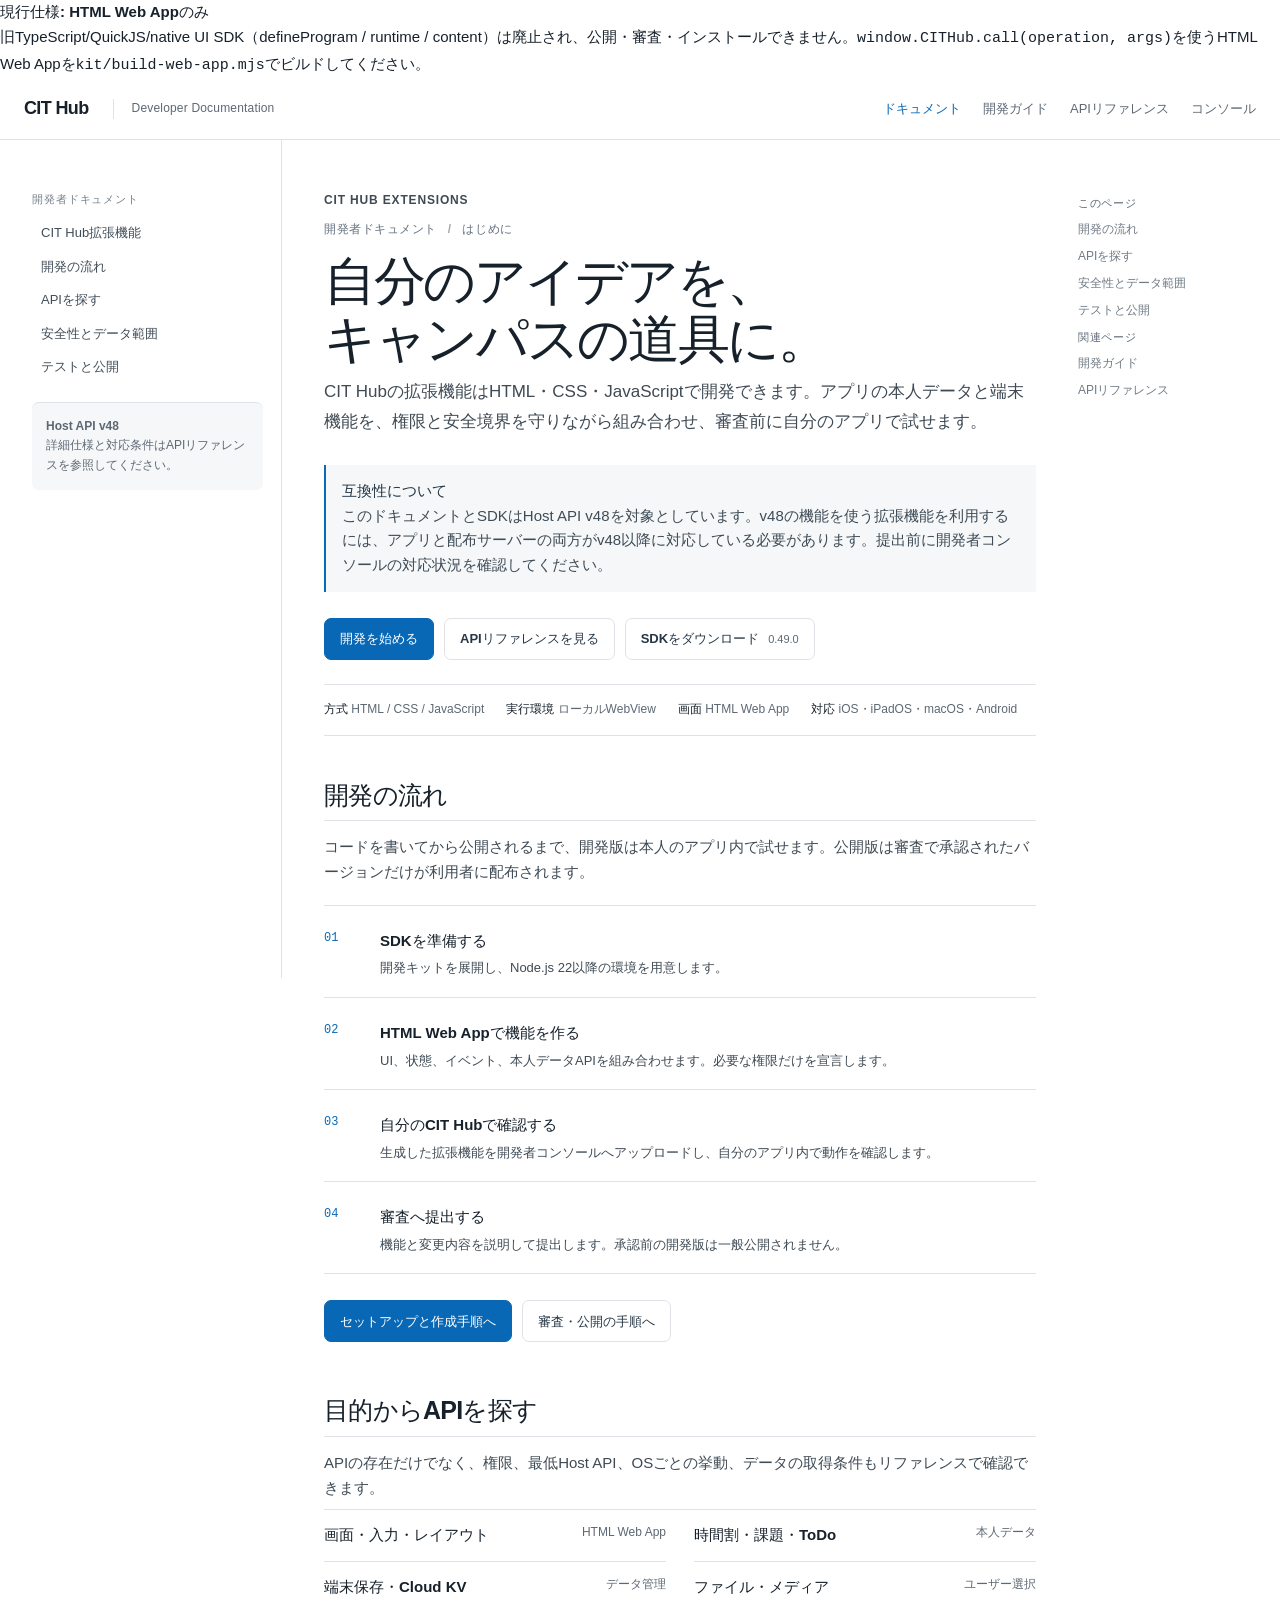
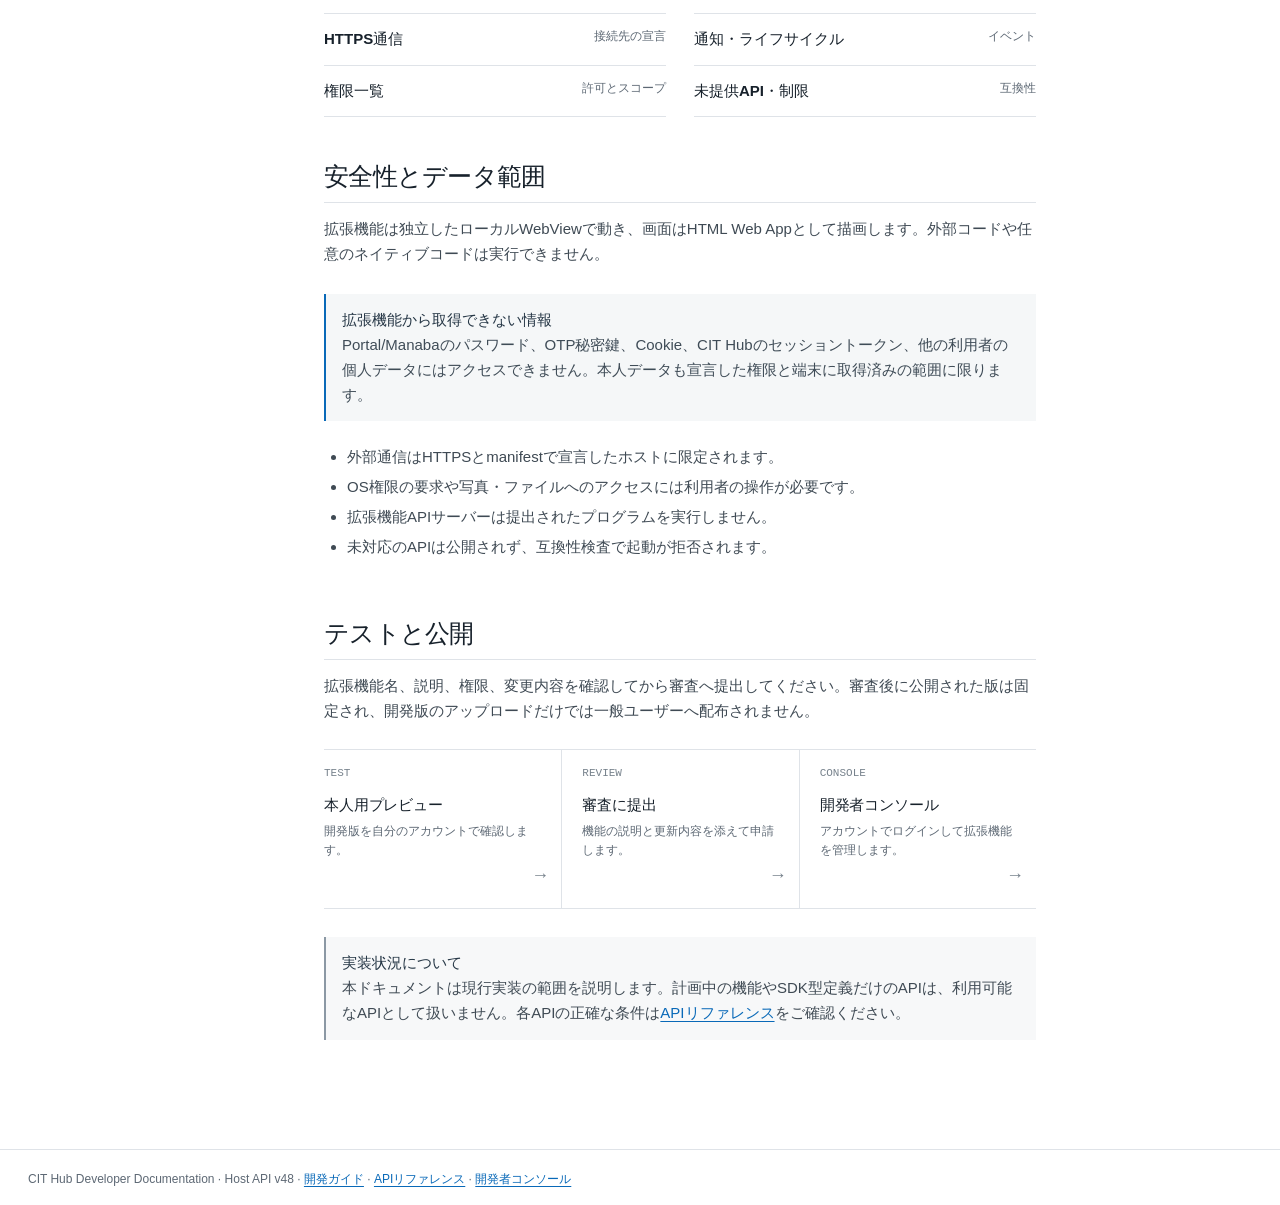
==== commit a7ca5eda: "Update extension docs for HTML Web Apps" ====
--- a/developer-docs/index.html
+++ b/developer-docs/index.html
@@ -5,10 +5,10 @@
   <meta name="viewport" content="width=device-width, initial-scale=1">
   <meta name="theme-color" content="#ffffff">
   <title>CIT Hub 開発者ドキュメント</title>
-  <meta name="description" content="CIT Hub拡張機能の設計、TypeScript SDK、データAPI、権限、テストと公開手順を確認できます。">
+  <meta name="description" content="CIT Hub拡張機能のHTML Web App、データAPI、権限、テストと公開手順を確認できます。">
   <link rel="stylesheet" href="assets/api.css?v=20261010-v48">
 </head>
-<body>
+<body><div class="web-app-only-notice" role="note"><strong>現行仕様: HTML Web Appのみ</strong><br>旧TypeScript/QuickJS/native UI SDK（defineProgram / runtime / content）は廃止され、公開・審査・インストールできません。<code>window.CITHub.call(operation, args)</code>を使うHTML Web Appを<code>kit/build-web-app.mjs</code>でビルドしてください。</div>
   <header class="topbar">
     <a class="wordmark" href="documentation.html">CIT Hub</a>
     <span class="product">Developer Documentation</span>
@@ -33,21 +33,21 @@
       <p class="eyebrow">CIT HUB EXTENSIONS</p>
       <p class="doc-kicker">開発者ドキュメント <span>/</span> はじめに</p>
       <h1>自分のアイデアを、<br>キャンパスの道具に。</h1>
-      <p class="lead">CIT Hubの拡張機能はTypeScriptで開発できます。アプリの本人データと端末機能を、権限と安全境界を守りながら組み合わせ、審査前に自分のアプリで試せます。</p>
+      <p class="lead">CIT Hubの拡張機能はHTML・CSS・JavaScriptで開発できます。アプリの本人データと端末機能を、権限と安全境界を守りながら組み合わせ、審査前に自分のアプリで試せます。</p>
       <div class="callout"><strong>互換性について</strong><br>このドキュメントとSDKはHost API v48を対象としています。v48の機能を使う拡張機能を利用するには、アプリと配布サーバーの両方がv48以降に対応している必要があります。提出前に開発者コンソールの対応状況を確認してください。</div>
       <div class="doc-actions">
         <a class="doc-button primary" href="guide.html">開発を始める</a>
         <a class="doc-button" href="api.html">APIリファレンスを見る</a>
         <a class="doc-button quiet" href="assets/cithub-extension-kit.zip?v=49" download>SDKをダウンロード <span>0.49.0</span></a>
       </div>
-      <div class="meta"><span><strong>言語</strong> TypeScript</span><span><strong>実行環境</strong> 隔離QuickJS</span><span><strong>画面</strong> OSネイティブUI</span><span><strong>対応</strong> iOS・iPadOS・macOS・Android</span></div>
+      <div class="meta"><span><strong>方式</strong> HTML / CSS / JavaScript</span><span><strong>実行環境</strong> ローカルWebView</span><span><strong>画面</strong> HTML Web App</span><span><strong>対応</strong> iOS・iPadOS・macOS・Android</span></div>
 
       <section id="workflow" data-title="開発の流れ" data-group="開始する">
         <h2>開発の流れ</h2>
         <p>コードを書いてから公開されるまで、開発版は本人のアプリ内で試せます。公開版は審査で承認されたバージョンだけが利用者に配布されます。</p>
         <ol class="step-list">
           <li><span class="step-number">01</span><div><strong>SDKを準備する</strong><p>開発キットを展開し、Node.js 22以降の環境を用意します。</p></div></li>
-          <li><span class="step-number">02</span><div><strong>TypeScriptで機能を作る</strong><p>UI、状態、イベント、本人データAPIを組み合わせます。必要な権限だけを宣言します。</p></div></li>
+          <li><span class="step-number">02</span><div><strong>HTML Web Appで機能を作る</strong><p>UI、状態、イベント、本人データAPIを組み合わせます。必要な権限だけを宣言します。</p></div></li>
           <li><span class="step-number">03</span><div><strong>自分のCIT Hubで確認する</strong><p>生成した拡張機能を開発者コンソールへアップロードし、自分のアプリ内で動作を確認します。</p></div></li>
           <li><span class="step-number">04</span><div><strong>審査へ提出する</strong><p>機能と変更内容を説明して提出します。承認前の開発版は一般公開されません。</p></div></li>
         </ol>
@@ -58,7 +58,7 @@
         <h2>目的からAPIを探す</h2>
         <p>APIの存在だけでなく、権限、最低Host API、OSごとの挙動、データの取得条件もリファレンスで確認できます。</p>
         <div class="api-index">
-          <a href="api.html#ui"><strong>画面・入力・レイアウト</strong><span>ネイティブUI</span></a>
+          <a href="api.html#runtime"><strong>画面・入力・レイアウト</strong><span>HTML Web App</span></a>
           <a href="api.html#campus-data"><strong>時間割・課題・ToDo</strong><span>本人データ</span></a>
           <a href="api.html#storage"><strong>端末保存・Cloud KV</strong><span>データ管理</span></a>
           <a href="api.html#files"><strong>ファイル・メディア</strong><span>ユーザー選択</span></a>
@@ -71,7 +71,7 @@
 
       <section id="security" data-title="安全性とデータ範囲" data-group="設計">
         <h2>安全性とデータ範囲</h2>
-        <p>拡張機能は独立した実行環境で動き、画面はアプリのネイティブ部品で描画します。自由なHTMLやネイティブコードを直接実行する仕組みではありません。</p>
+        <p>拡張機能は独立したローカルWebViewで動き、画面はHTML Web Appとして描画します。外部コードや任意のネイティブコードは実行できません。</p>
         <div class="callout"><strong>拡張機能から取得できない情報</strong><br>Portal/Manabaのパスワード、OTP秘密鍵、Cookie、CIT Hubのセッショントークン、他の利用者の個人データにはアクセスできません。本人データも宣言した権限と端末に取得済みの範囲に限ります。</div>
         <ul>
           <li>外部通信はHTTPSとmanifestで宣言したホストに限定されます。</li>
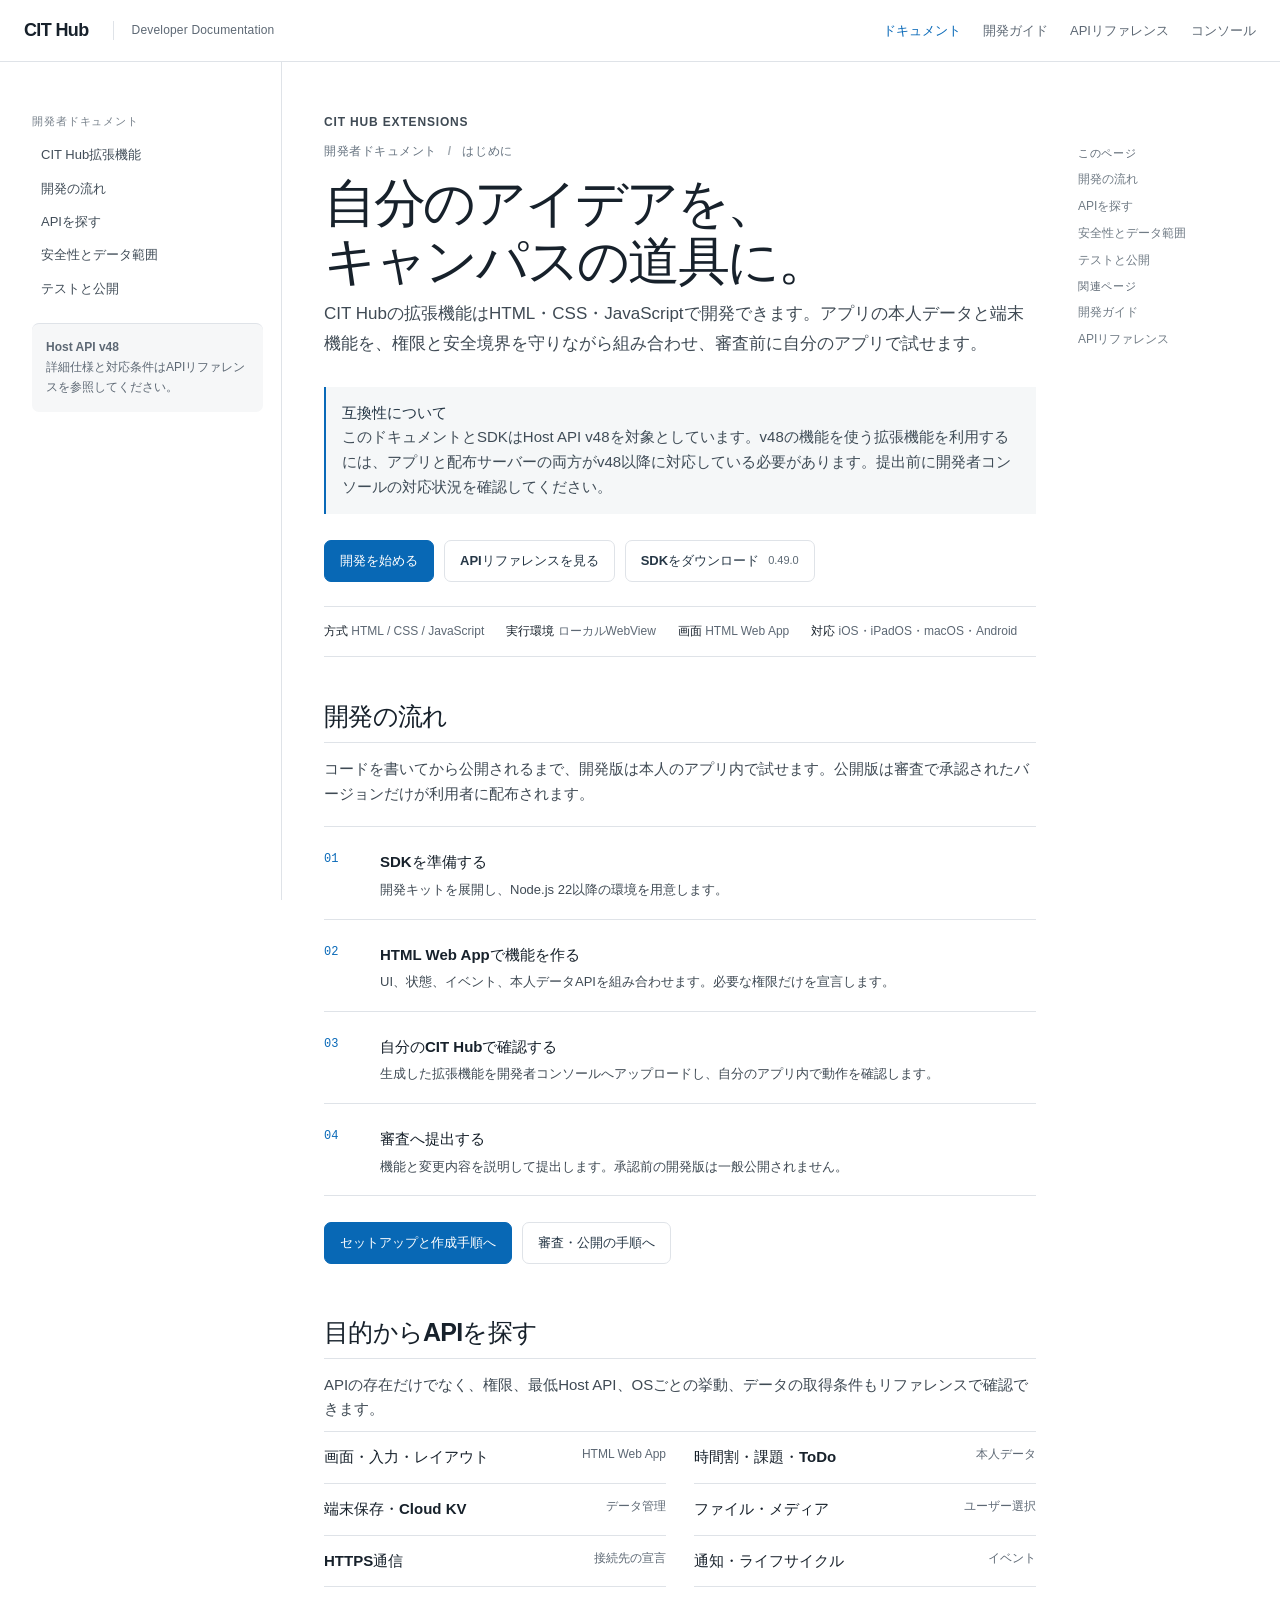
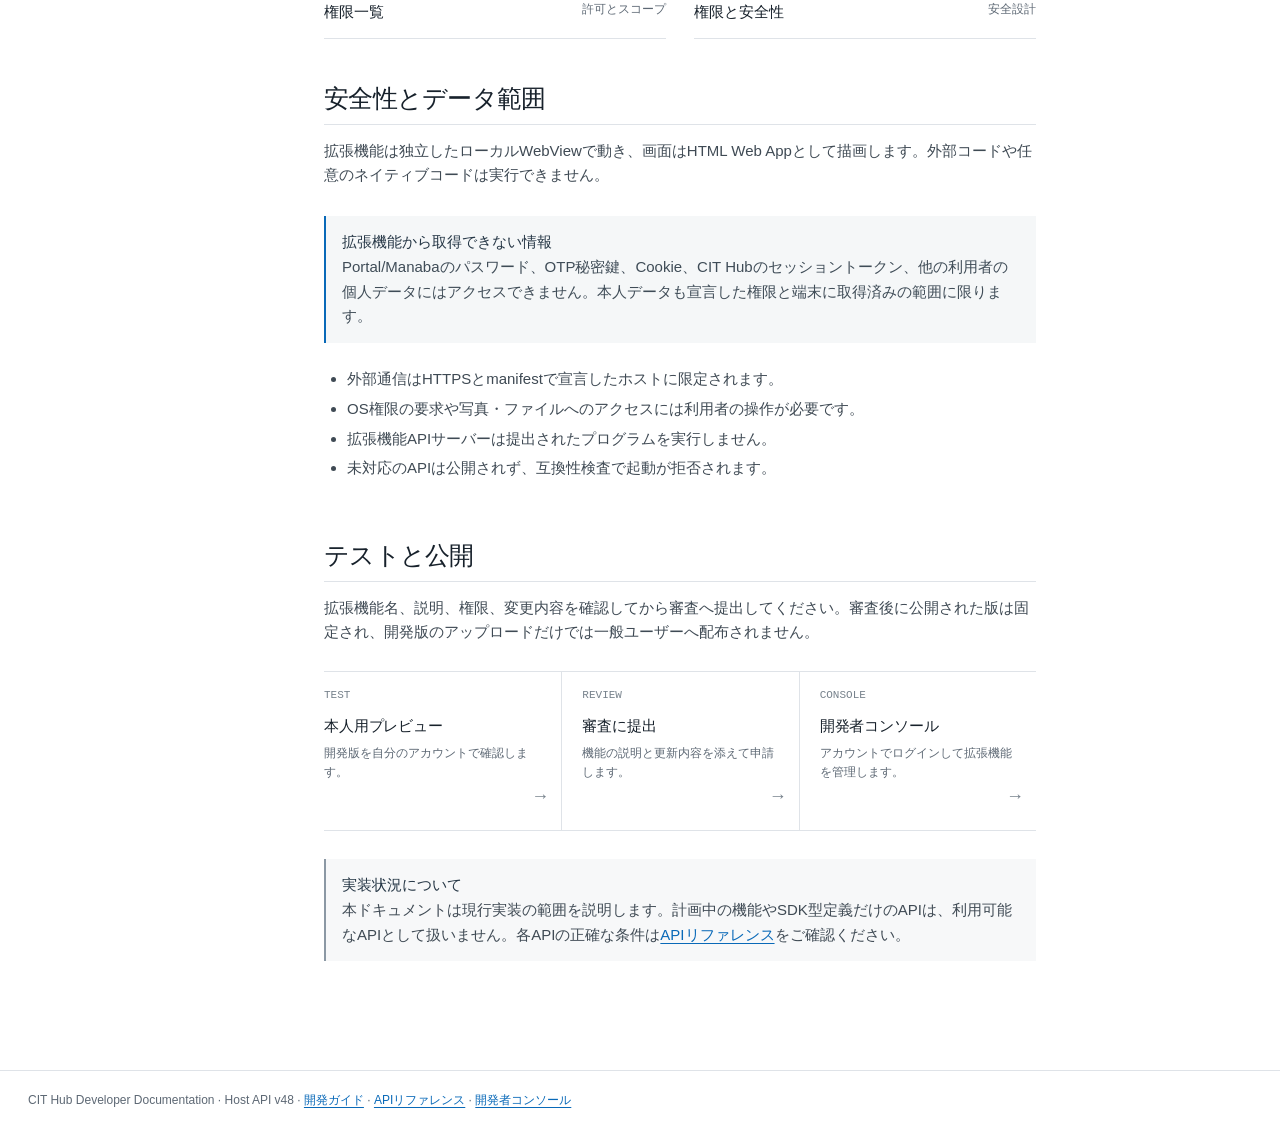
==== commit b8aff43e: "Simplify public extension docs to Web App only" ====
--- a/developer-docs/index.html
+++ b/developer-docs/index.html
@@ -8,7 +8,7 @@
   <meta name="description" content="CIT Hub拡張機能のHTML Web App、データAPI、権限、テストと公開手順を確認できます。">
   <link rel="stylesheet" href="assets/api.css?v=20261010-v48">
 </head>
-<body><div class="web-app-only-notice" role="note"><strong>現行仕様: HTML Web Appのみ</strong><br>旧TypeScript/QuickJS/native UI SDK（defineProgram / runtime / content）は廃止され、公開・審査・インストールできません。<code>window.CITHub.call(operation, args)</code>を使うHTML Web Appを<code>kit/build-web-app.mjs</code>でビルドしてください。</div>
+<body>
   <header class="topbar">
     <a class="wordmark" href="documentation.html">CIT Hub</a>
     <span class="product">Developer Documentation</span>
@@ -58,14 +58,14 @@
         <h2>目的からAPIを探す</h2>
         <p>APIの存在だけでなく、権限、最低Host API、OSごとの挙動、データの取得条件もリファレンスで確認できます。</p>
         <div class="api-index">
-          <a href="api.html#runtime"><strong>画面・入力・レイアウト</strong><span>HTML Web App</span></a>
+          <a href="api.html#web-app"><strong>画面・入力・レイアウト</strong><span>HTML Web App</span></a>
           <a href="api.html#campus-data"><strong>時間割・課題・ToDo</strong><span>本人データ</span></a>
           <a href="api.html#storage"><strong>端末保存・Cloud KV</strong><span>データ管理</span></a>
           <a href="api.html#files"><strong>ファイル・メディア</strong><span>ユーザー選択</span></a>
           <a href="api.html#network"><strong>HTTPS通信</strong><span>接続先の宣言</span></a>
           <a href="api.html#notifications"><strong>通知・ライフサイクル</strong><span>イベント</span></a>
           <a href="api.html#permission-index"><strong>権限一覧</strong><span>許可とスコープ</span></a>
-          <a href="api.html#not-available"><strong>未提供API・制限</strong><span>互換性</span></a>
+          <a href="api.html#permissions"><strong>権限と安全性</strong><span>安全設計</span></a>
         </div>
       </section>
 
